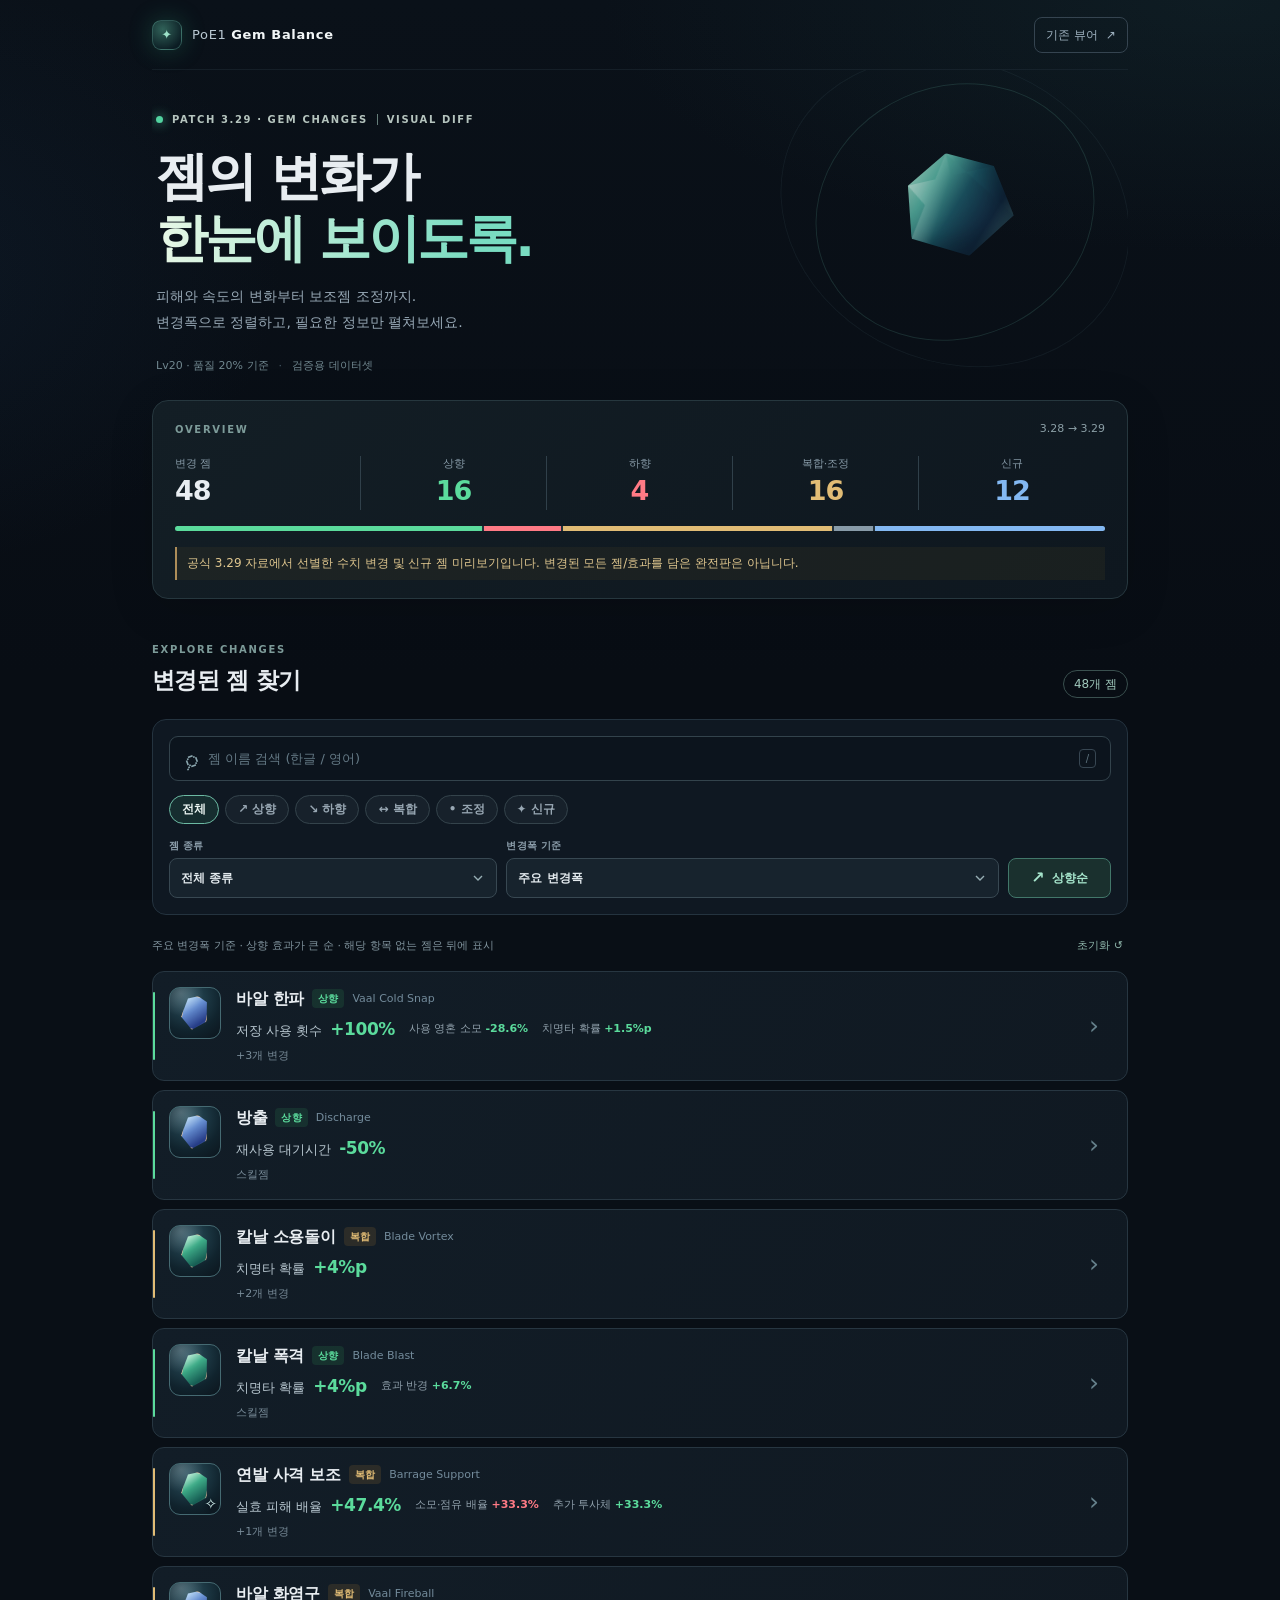
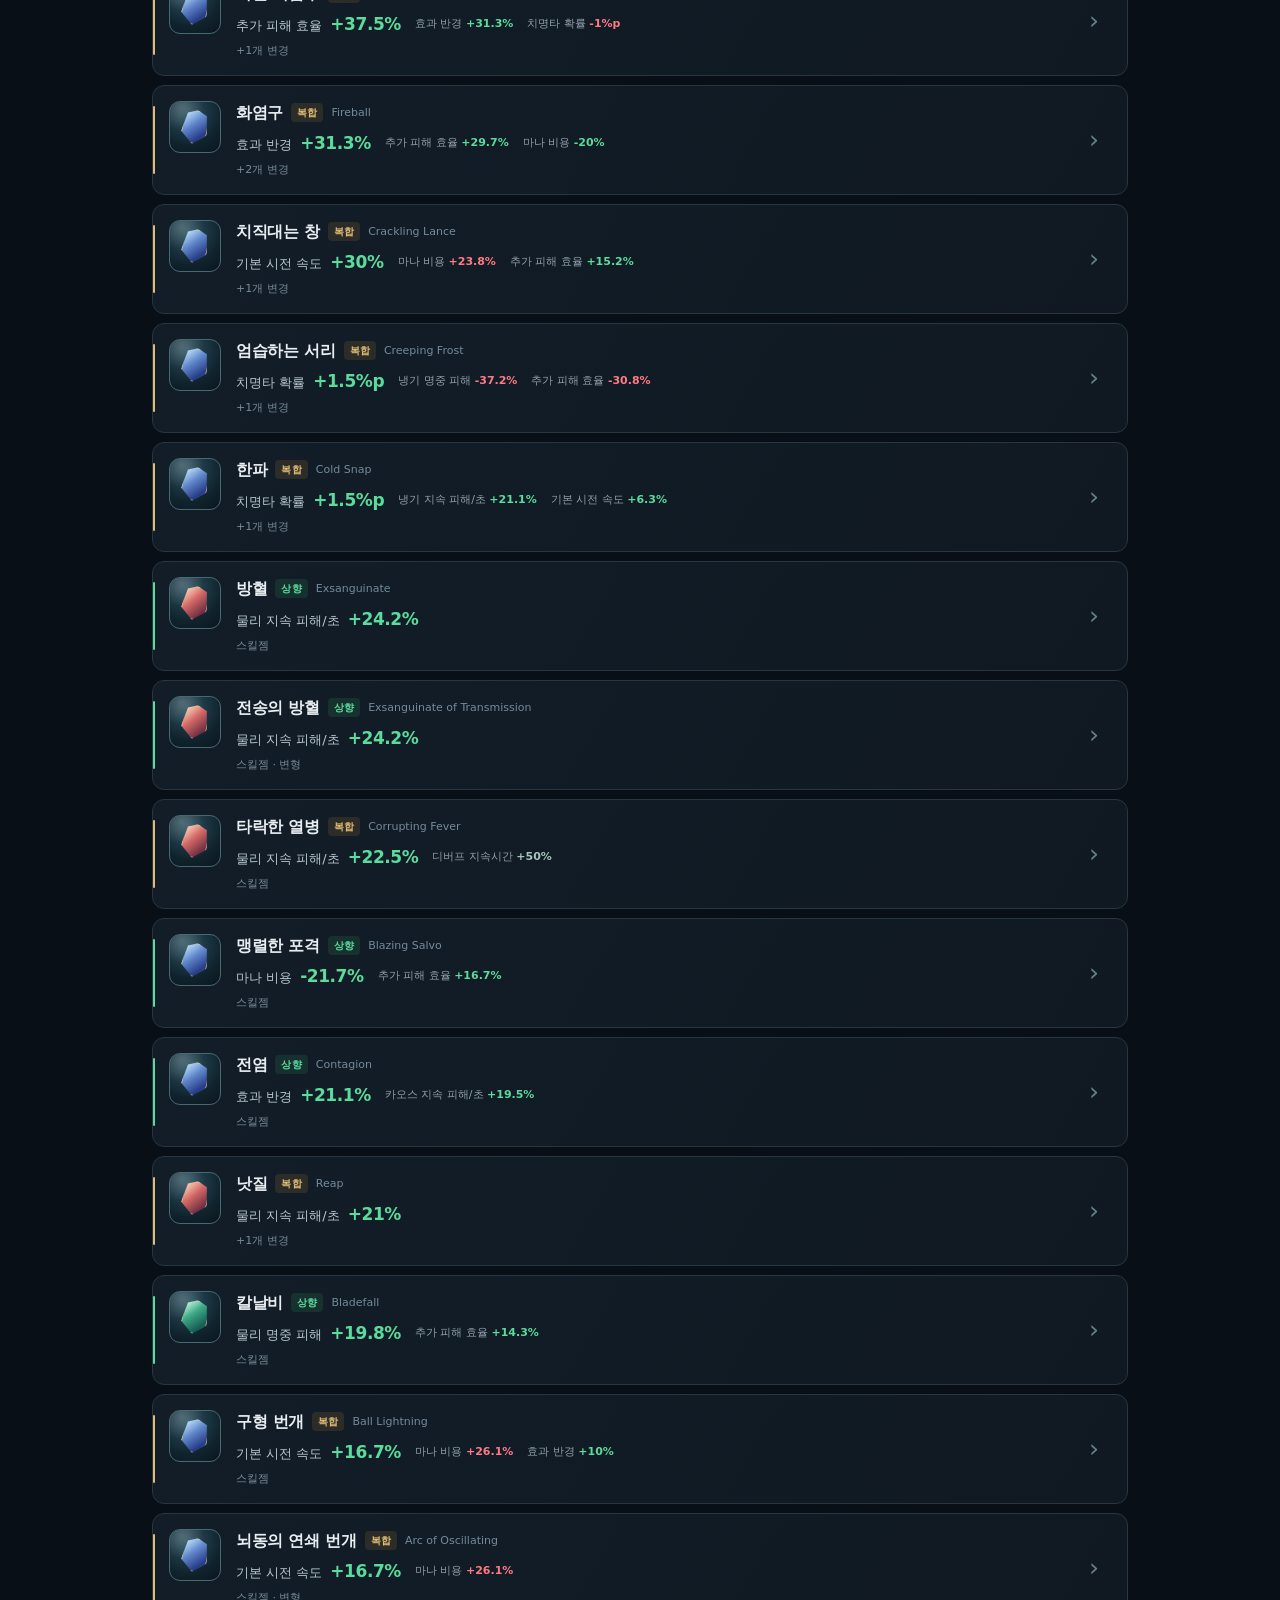
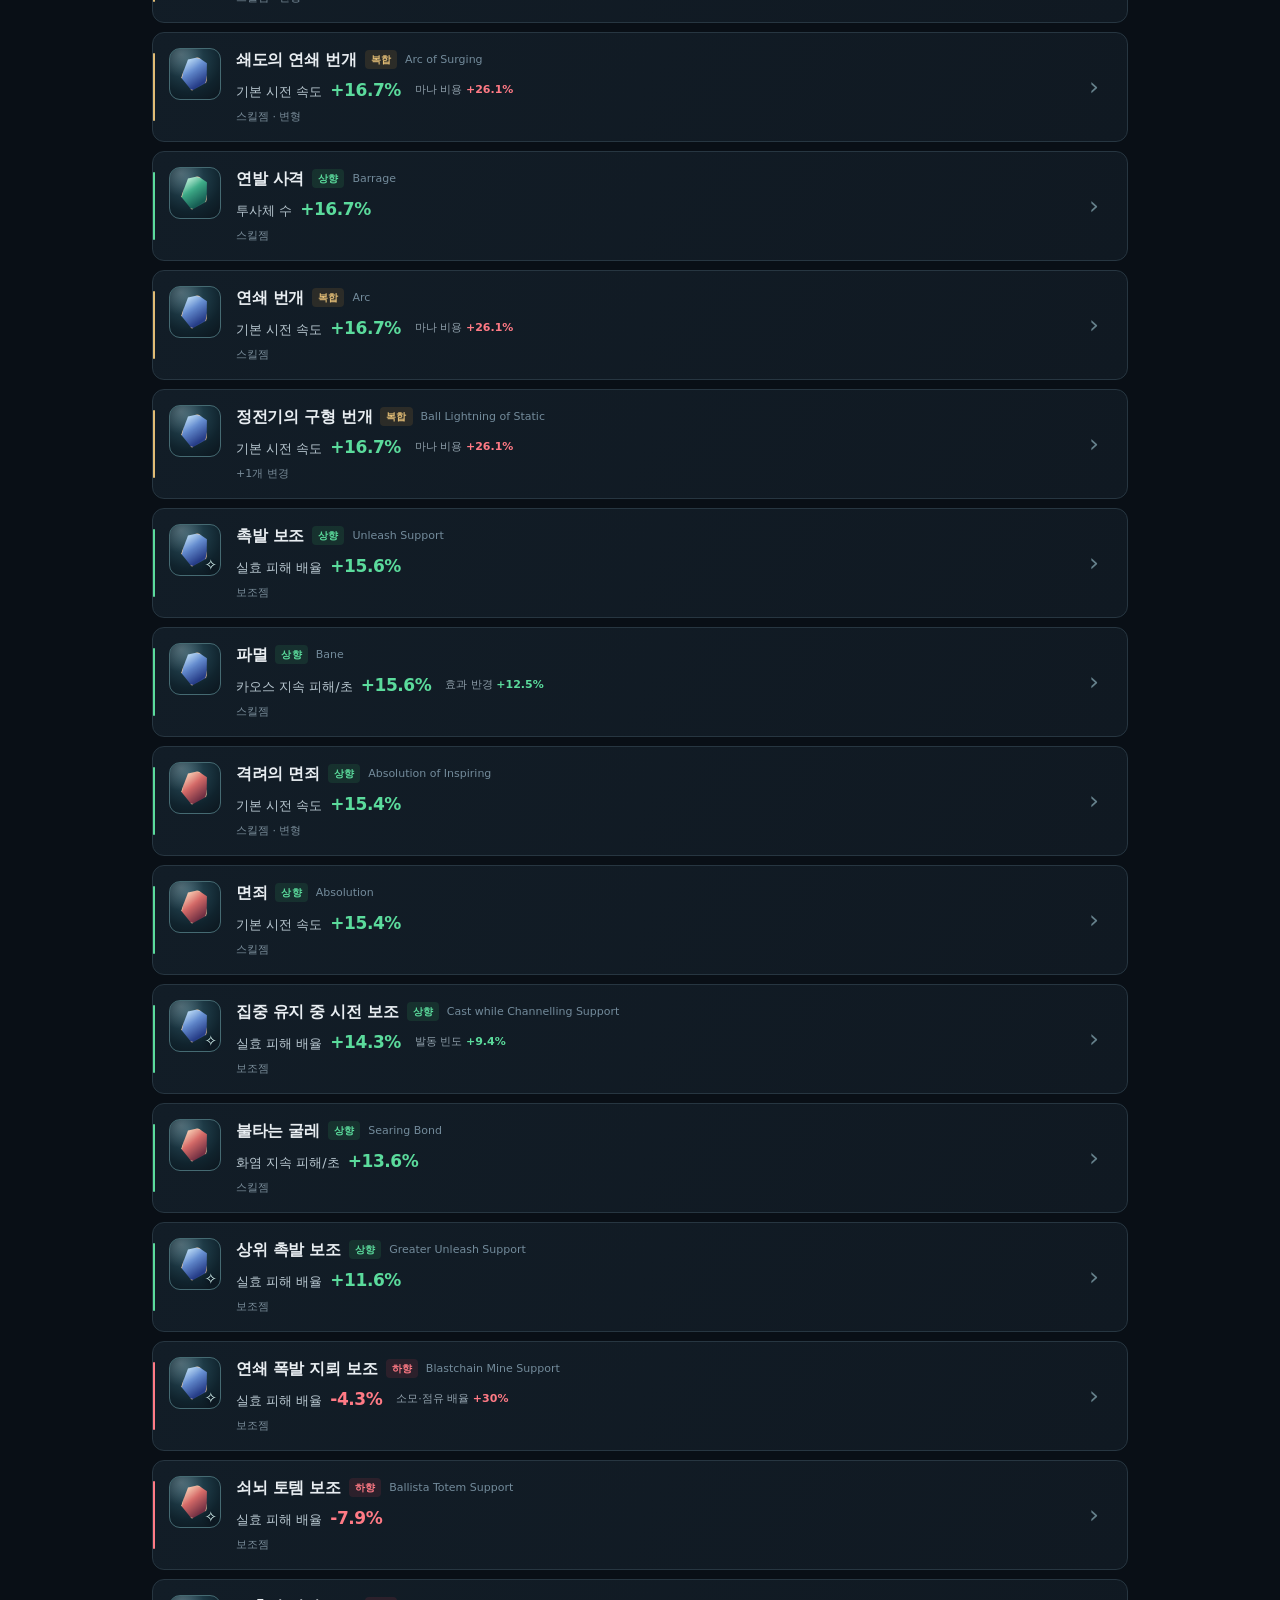
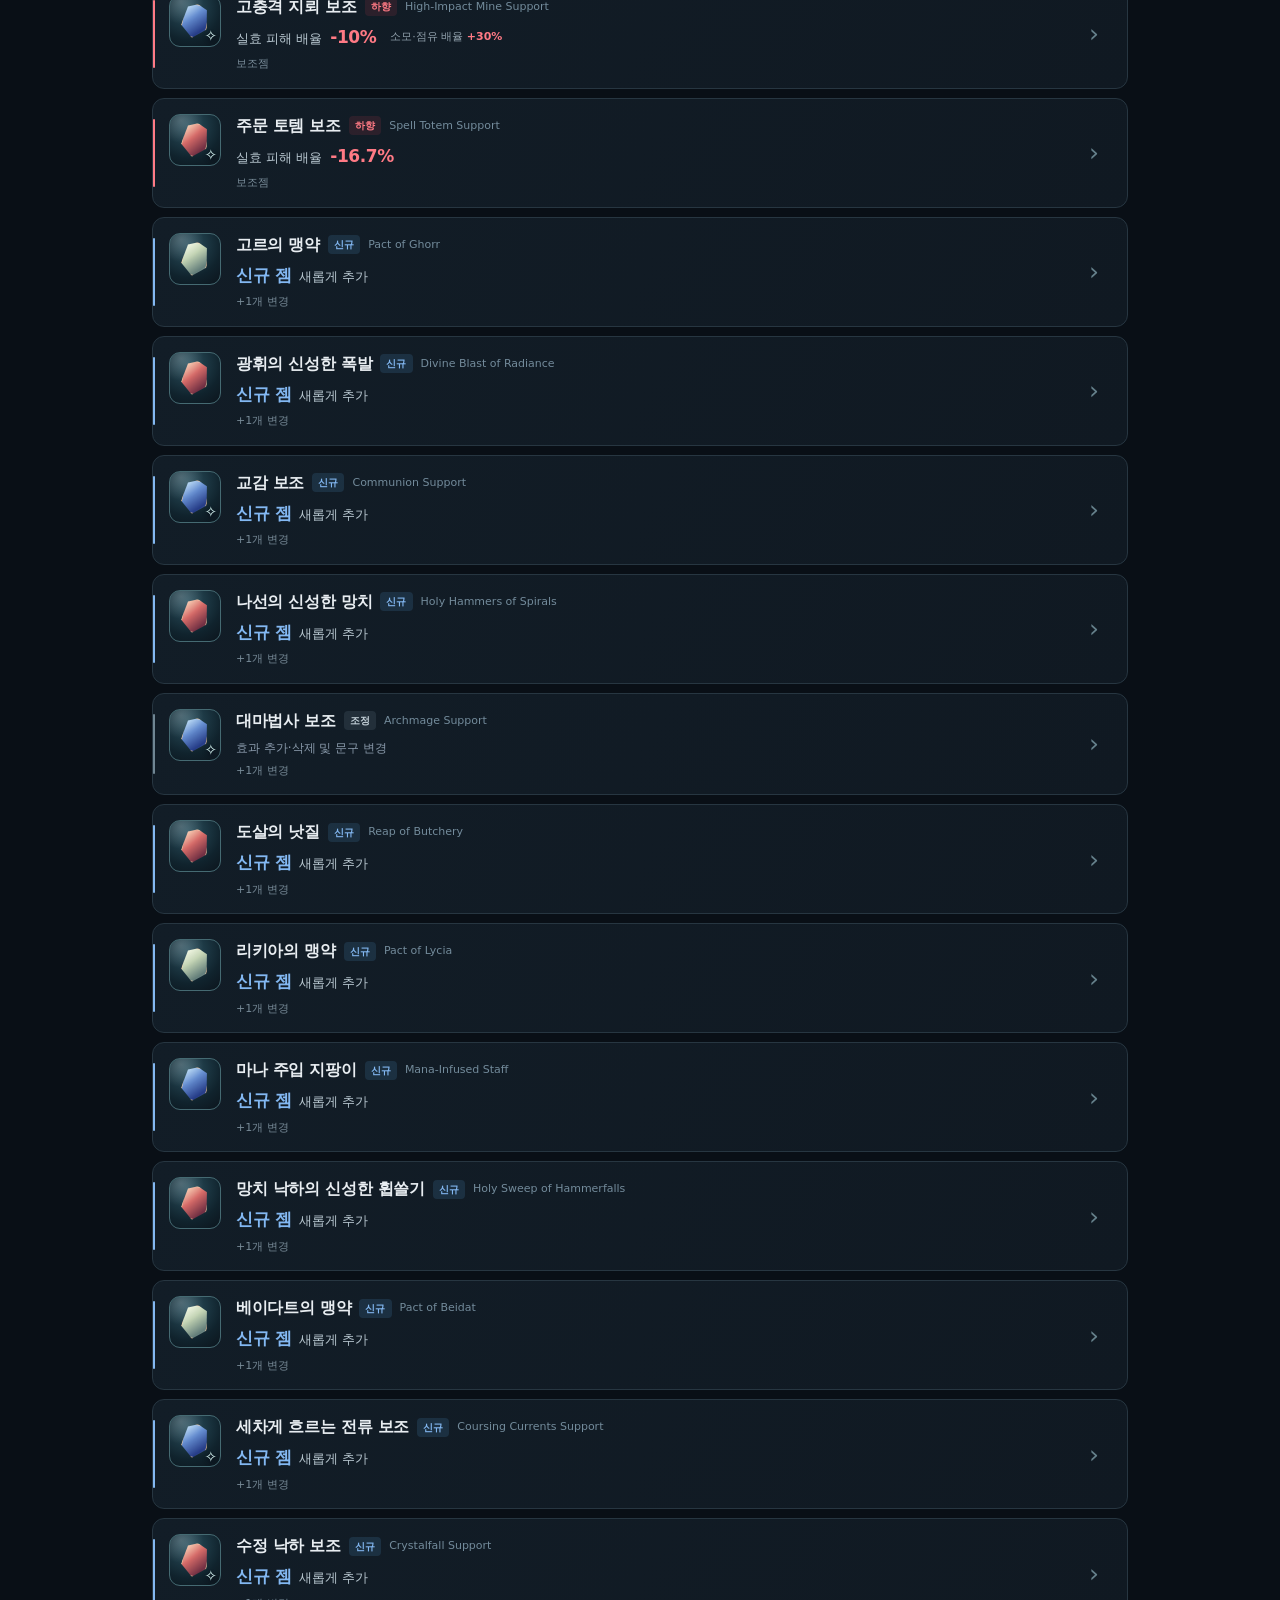
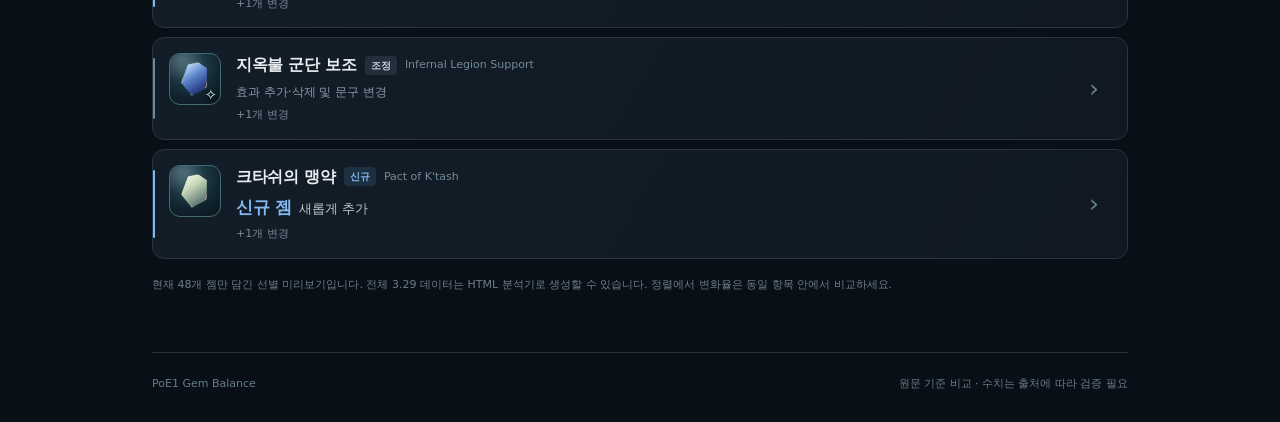
==== balance/index.html @ b141f9c4 "Add files via upload" ====
<!doctype html>
<html lang="ko">
<head>
  <meta charset="UTF-8">
  <meta name="viewport" content="width=device-width, initial-scale=1, viewport-fit=cover">
  <meta name="theme-color" content="#0b1018">
  <meta name="description" content="Path of Exile 1 젬 밸런스 변경을 수치로 비교하는 모바일 시각화 페이지">
  <title>PoE1 | 젬 밸런스 변화</title>
  <link rel="stylesheet" href="./style.css?v=1">
  <script src="./app.js?v=1" defer></script>
</head>
<body>
  <div class="ambient" aria-hidden="true"></div>
  <div class="shell">
    <header class="site-head">
      <a href="../index.html" class="site-brand" title="기존 스킬젬 뷰어로 이동">
        <span class="brand-mark" aria-hidden="true">✦</span>
        <span class="brand-text">PoE1 <b>Gem Balance</b></span>
      </a>
      <a class="viewer-link" href="../index.html"><span>기존 뷰어</span><span aria-hidden="true">↗</span></a>
    </header>

    <main>
      <section class="hero" aria-labelledby="hero-title">
        <div class="hero-inner">
          <div class="hero-eyebrow"><span class="live-dot"></span><span id="patch-overline">PATCH 3.29 · GEM CHANGES</span><span class="eyebrow-sep"></span><span>VISUAL DIFF</span></div>
          <h1 id="hero-title">젬의 변화가<br><em>한눈에 보이도록.</em></h1>
          <p class="hero-caption">피해와 속도의 변화부터 보조젬 조정까지.<br>변경폭으로 정렬하고, 필요한 정보만 펼쳐보세요.</p>
          <div class="hero-meta"><span id="basis-label">Lv20 · 퀄리티 20%</span><span class="meta-dot">·</span><span id="source-label">공식 데이터 기반</span></div>
        </div>
        <div class="hero-decoration" aria-hidden="true"><div class="hero-core"></div><div class="orbit orbit-one"></div><div class="orbit orbit-two"></div></div>
      </section>

      <section class="overview" aria-label="변경 요약">
        <div class="overview-head"><span class="section-kicker">OVERVIEW</span><span class="overview-sub" id="overall-note">불러오는 중...</span></div>
        <div class="summary-grid" id="summary-grid">
          <div class="summary-item"><span class="summary-label">변경 젬</span><strong>—</strong></div>
          <div class="summary-item"><span class="summary-label">상향</span><strong>—</strong></div>
          <div class="summary-item"><span class="summary-label">하향</span><strong>—</strong></div>
          <div class="summary-item"><span class="summary-label">조정</span><strong>—</strong></div>
        </div>
        <div class="distribution-track" id="distribution" aria-label="변경 유형별 비중"></div>
        <p class="notice" id="source-notice" hidden></p>
      </section>

      <section class="results-section" aria-labelledby="result-title">
        <div class="section-title-row"><div><span class="section-kicker">EXPLORE CHANGES</span><h2 id="result-title">변경된 젬 찾기</h2></div><span class="results-count" id="results-count">—</span></div>

        <div class="filter-panel">
          <label class="search-field"><span aria-hidden="true" class="search-icon">⌕</span><span class="sr-only">젬 이름 검색</span><input id="search" type="search" placeholder="젬 이름 검색 (한글 / 영어)" autocomplete="off" spellcheck="false"><span class="key-hint" aria-hidden="true">/</span></label>
          <div class="filter-row" id="verdict-filters" role="group" aria-label="변경 판정 필터">
            <button type="button" class="pill is-selected" data-verdict="all">전체</button>
            <button type="button" class="pill" data-verdict="buff">↗ 상향</button>
            <button type="button" class="pill" data-verdict="nerf">↘ 하향</button>
            <button type="button" class="pill" data-verdict="mixed">↔ 복합</button>
            <button type="button" class="pill" data-verdict="adjusted">• 조정</button>
            <button type="button" class="pill" data-verdict="new">✦ 신규</button>
          </div>
          <div class="control-row">
            <label class="field-box small-box"><span>젬 종류</span><select id="kind-select"><option value="all">전체 종류</option><option value="active">스킬젬</option><option value="support">보조젬</option><option value="transfigured">변형 젬</option><option value="vaal">바알 젬</option></select></label>
            <label class="field-box metric-box"><span>변경폭 기준</span><select id="metric-select"><option value="all">주요 변경폭</option><option value="damage">기본 피해량</option><option value="effectiveness">추가 피해 효율</option><option value="supportDamage">보조 피해 배율</option><option value="speed">시전·공격 속도</option><option value="cooldown">재사용 대기시간</option><option value="cost">소모 비용·배율</option><option value="crit">치명타 확률</option><option value="radius">효과 반경</option><option value="duration">지속시간</option><option value="projectiles">투사체 수</option><option value="count">변경 항목 수</option></select></label>
            <button id="sort-dir" class="sort-btn" type="button" aria-label="정렬 방향 변경"><span class="sort-icon">↓</span><span id="sort-dir-text">상향순</span></button>
          </div>
        </div>

        <div class="list-toolbar"><div class="toolbar-caption" id="list-description">선택한 정렬 기준으로 주요 변경 수치가 강조됩니다.</div><button class="reset-btn" id="reset-filters" type="button">초기화 ↺</button></div>
        <div class="gem-list" id="gem-list" aria-live="polite"><div class="loading">변경 데이터를 읽고 있습니다...</div></div>
        <div class="list-footnote" id="list-footnote"></div>
      </section>
    </main>

    <footer class="footer"><span>PoE1 Gem Balance</span><span>원문 기준 비교 · 수치는 출처에 따라 검증 필요</span></footer>
  </div>

  <div id="modal" class="modal-root" aria-hidden="true">
    <div class="modal-backdrop" data-close="true"></div>
    <section class="modal-sheet" role="dialog" aria-modal="true" aria-labelledby="modal-title" tabindex="-1">
      <div class="modal-handle" aria-hidden="true"></div>
      <div class="modal-top"><div class="modal-id" id="modal-id"></div><button class="modal-close" type="button" id="modal-close" aria-label="상세 닫기">×</button></div>
      <div class="modal-scroll" id="modal-body"></div>
      <div class="modal-bottom"><span id="modal-basis">Lv20 · Q20</span><a id="modal-source" target="_blank" rel="noopener noreferrer" href="https://www.pathofexile.com/forum/view-thread/3987254">공식 원문 ↗</a></div>
    </section>
  </div>
</body>
</html>
---- balance/style.css ----
:root{color-scheme:dark;--bg:#090f16;--surface:#101922;--surface2:#151f29;--surface3:#1b2630;--line:#26333e;--softline:#1e2a34;--text:#e8edf1;--muted:#9aa8b4;--dim:#6e7f8c;--green:#5bdb9c;--red:#ff7a85;--amber:#e1bc75;--blue:#83b8f2;--gem-red:#e56b65;--gem-green:#55bc8e;--gem-blue:#6d9fdc;--maxw:1020px;font-family:Inter,-apple-system,BlinkMacSystemFont,"Noto Sans KR","Malgun Gothic",system-ui,sans-serif;line-height:1.5}*{box-sizing:border-box}html{scroll-behavior:smooth}body{background:var(--bg);color:var(--text);min-height:100vh;margin:0;overflow-x:hidden}button,input,select{font:inherit}button{cursor:pointer}a{color:inherit;text-decoration:none}button:focus-visible,input:focus-visible,select:focus-visible,a:focus-visible{outline:2px solid var(--blue);outline-offset:3px}.sr-only{position:absolute;width:1px;height:1px;overflow:hidden;clip:rect(0,0,0,0);white-space:nowrap}.ambient{pointer-events:none;position:fixed;inset:0;z-index:-1;background:radial-gradient(60% 35% at 95% 0%,#19363a4d 0,transparent 80%),radial-gradient(40% 42% at -10% 30%,#18304b40 0,transparent 80%),linear-gradient(180deg,#0a1119 0%,#080d14 75%)}.shell{width:min(var(--maxw),100%);padding:0 22px;margin:0 auto}.site-head{height:70px;display:flex;align-items:center;justify-content:space-between;border-bottom:1px solid #23303a77}.site-brand{display:flex;align-items:center;gap:10px;font-size:13px;letter-spacing:.05em;color:#b9c8d2}.brand-text b{color:#f2f6f7;font-weight:680}.brand-mark{width:30px;height:30px;display:grid;place-items:center;border:1px solid #7dd8c04d;border-radius:9px;color:#9de1c8;background:radial-gradient(circle at 35% 30%,#306158,#0b1c23 80%);box-shadow:0 0 23px #2a9a7750}.viewer-link{font-size:12px;color:#9fb2c0;border:1px solid #354450;padding:8px 11px;border-radius:8px;display:flex;align-items:center;gap:8px}.viewer-link:hover{border-color:#719e9e;color:#e7f6f4}.hero{position:relative;display:flex;min-height:290px;padding:42px 18px 26px 4px;overflow:hidden}.hero-inner{z-index:1;position:relative}.hero-eyebrow{display:flex;align-items:center;gap:9px;color:#b5c4be;font-weight:650;letter-spacing:.16em;font-size:10px}.live-dot{width:7px;height:7px;border-radius:50%;background:#52d3a0;box-shadow:0 0 12px #57d4a8}.eyebrow-sep{height:11px;border-left:1px solid #657d79}.hero h1{margin:18px 0 14px;font-weight:780;letter-spacing:-.055em;font-size:clamp(30px,5.4vw,52px);line-height:1.2}.hero h1 em{font-style:normal;background:linear-gradient(90deg,#e8f7e6,#79dcc1 85%);background-clip:text;-webkit-background-clip:text;color:transparent}.hero-caption{color:#98a9b6;font-size:14px;line-height:1.85;margin:0}.hero-meta{display:flex;gap:10px;align-items:center;color:#718890;font-size:11px;margin-top:22px}.meta-dot{color:#465a66}.hero-decoration{position:absolute;top:-8px;right:18px;width:310px;height:300px;opacity:.86;pointer-events:none}.hero-core{position:absolute;left:105px;top:90px;width:105px;height:105px;transform:rotate(-13deg);clip-path:polygon(50% 0,92% 22%,100% 72%,50% 100%,0% 72%,8% 22%);background:linear-gradient(135deg,#d4f7e1 0,#55b2a2 28%,#1d5a69 50%,#142b46 74%,#7cb6a9 100%);box-shadow:inset -12px -18px 25px #06152090;filter:drop-shadow(0 0 45px #459b9d66)}.hero-core:after{content:"";position:absolute;inset:0;clip-path:polygon(50% 0,50% 100%,8% 22%,92% 22%,50% 0,100% 72%,50% 100%,0% 72%);background:linear-gradient(120deg,#edfff8a9,transparent 40%,#122b3e70)}.orbit{position:absolute;border:1px solid #81dfca2a;border-radius:50%;transform:rotate(-24deg)}.orbit-one{inset:24px 13px}.orbit-two{inset:0px -24px;transform:rotate(24deg);border-color:#7ea4b318}.overview{border:1px solid #26373e;background:linear-gradient(140deg,#131e25,#0e171f);border-radius:16px;padding:20px 22px 18px;position:relative;box-shadow:0 10px 45px #0002}.overview-head{display:flex;align-items:center;justify-content:space-between;gap:10px}.section-kicker{font-size:10px;color:#7d9b99;letter-spacing:.17em;font-weight:800}.overview-sub{font-size:11px;color:#8b9fa6}.summary-grid{display:grid;grid-template-columns:repeat(5,minmax(0,1fr));margin:18px 0 16px}.summary-item{border-right:1px solid #30404a;display:flex;flex-direction:column;gap:1px;align-items:center}.summary-item:first-child{align-items:flex-start}.summary-item:last-child{border-right:none}.summary-label{font-size:11px;color:#8699a6}.summary-item strong{font-size:27px;line-height:1.35;letter-spacing:-.035em}.summary-item.buff strong{color:var(--green)}.summary-item.nerf strong{color:var(--red)}.summary-item.mixed strong{color:var(--amber)}.distribution-track{height:5px;border-radius:5px;display:flex;overflow:hidden;background:#24333d;gap:2px}.distribution-track span{height:100%;min-width:0}.distribution-track .buff{background:var(--green)}.distribution-track .nerf{background:var(--red)}.distribution-track .mixed{background:var(--amber)}.distribution-track .adjusted{background:#889ba8}.distribution-track .new{background:var(--blue)}.notice{color:#e0c78f;border-left:2px solid #ad8d59;padding:7px 10px;margin:16px 0 0;background:#b68f2610;font-size:12px;line-height:1.65}.results-section{padding:37px 0 40px}.section-title-row{display:flex;align-items:end;justify-content:space-between;margin-bottom:21px}.section-title-row h2{font-size:23px;letter-spacing:-.03em;margin:3px 0 0}.results-count{border:1px solid #3a504f;padding:4px 10px;border-radius:100px;font-size:12px;color:#a0c9bc}.filter-panel{border:1px solid #24333f;background:#0f1822;border-radius:14px;padding:16px;display:flex;flex-direction:column;gap:14px}.search-field{border:1px solid #33434c;background:#0c141d;border-radius:9px;display:flex;align-items:center;gap:9px;padding:0 14px;min-height:45px}.search-field:focus-within{border-color:#65c2a7;box-shadow:0 0 0 2px #4ea78e22}.search-icon{font-size:26px;font-weight:400;color:#8ba6ae;line-height:1;transform:rotate(-20deg)}.search-field input{flex:1;min-width:0;border:0;outline:0;background:transparent;color:#e2edf1;font-size:13px;appearance:none}.search-field input::placeholder{color:#647985}.key-hint{font-size:10px;color:#617681;border:1px solid #374652;border-radius:4px;padding:1px 6px}.filter-row{display:flex;gap:6px;flex-wrap:wrap}.pill{border:1px solid #34434b;background:#17212b;color:#98a7b3;border-radius:20px;padding:6px 12px;font-weight:600;font-size:12px;line-height:1.3;transition:background .15s,border .15s}.pill:hover{color:#e5eef2;background:#26323c}.pill.is-selected{color:#eaf4f1;border-color:#6cbaa3;background:#2a645348}.pill[data-verdict="buff"].is-selected{border-color:#58c98c;background:#25634442;color:var(--green)}.pill[data-verdict="nerf"].is-selected{border-color:#da707a;background:#712b3344;color:var(--red)}.pill[data-verdict="mixed"].is-selected{border-color:#cbaa72;background:#6c552f44;color:var(--amber)}.pill[data-verdict="new"].is-selected{border-color:#7dabd8;background:#244b7444;color:var(--blue)}.control-row{display:grid;grid-template-columns:minmax(145px,1fr) minmax(200px,1.5fr) 103px;align-items:end;gap:9px}.field-box{display:flex;flex-direction:column;gap:5px;min-width:0}.field-box>span{font-size:10px;font-weight:650;color:#8c9eab;letter-spacing:.02em}.field-box select{width:100%;min-width:0;appearance:none;background:#17232d url("data:image/svg+xml,%3Csvg xmlns='http://www.w3.org/2000/svg' width='16' height='16' fill='none' stroke='%2397aeb4' stroke-width='2' viewBox='0 0 24 24'%3E%3Cpath d='m6 9 6 6 6-6'/%3E%3C/svg%3E") no-repeat right 10px center;border:1px solid #384852;border-radius:8px;padding:9px 31px 9px 11px;color:#e2e9ed;font-weight:600;font-size:12px;height:40px}.sort-btn{background:#1a302e;border:1px solid #42776a;color:#a6e5cc;font-weight:700;display:flex;align-items:center;justify-content:center;gap:7px;height:40px;padding:0 8px;border-radius:8px;font-size:12px;white-space:nowrap}.sort-btn[data-dir="nerf"]{border-color:#794b53;background:#312126;color:#f3a0a7}.sort-icon{font-size:16px}.list-toolbar{display:flex;align-items:center;justify-content:space-between;gap:12px;margin:18px 0 11px}.toolbar-caption{font-size:11px;color:#81949e}.reset-btn{background:none;border:0;font-size:11px;color:#90b8ac;white-space:nowrap;padding:5px}.reset-btn:hover{text-decoration:underline}.gem-list{display:flex;flex-direction:column;gap:9px}.gem-card{width:100%;display:grid;grid-template-columns:52px minmax(0,1fr) 22px;gap:15px;text-align:left;background:linear-gradient(120deg,#121d27 0,#101922 100%);border:1px solid #273641;border-radius:12px;padding:15px 16px;color:inherit;position:relative;transition:border-color .15s,transform .15s,background .15s}.gem-card:hover{border-color:#588578;transform:translateY(-1px);background:linear-gradient(120deg,#1b2a32 0,#131f29 100%)}.gem-card:focus-visible{outline-offset:2px}.gem-card:before{content:"";position:absolute;left:0;top:20px;bottom:20px;width:2px;border-radius:2px;background:#708693}.gem-card.verdict-buff:before{background:var(--green)}.gem-card.verdict-nerf:before{background:var(--red)}.gem-card.verdict-mixed:before{background:var(--amber)}.gem-card.verdict-new:before{background:var(--blue)}.gem-card-inner{display:flex;flex-direction:column;gap:6px;min-width:0}.gem-header{display:flex;gap:8px;align-items:center;flex-wrap:wrap}.gem-name{font-weight:730;font-size:16px;letter-spacing:-.018em}.gem-en{font-weight:450;color:#738b9b;font-size:11px}.gem-variant{font-size:10px;color:#8c9ca9}.status{font-size:10px;font-weight:750;border-radius:4px;letter-spacing:.015em;padding:2px 6px;white-space:nowrap}.status.buff{color:var(--green);background:#266a4845}.status.nerf{color:var(--red);background:#742d3b45}.status.mixed{color:var(--amber);background:#67502d50}.status.adjusted{color:#c4d1d9;background:#54677344}.status.new{color:var(--blue);background:#37688d45}.gem-highlights{display:flex;flex-wrap:wrap;gap:5px 14px;align-items:center}.metric-main{display:flex;gap:8px;align-items:baseline;flex-wrap:wrap;font-size:13px}.metric-name{color:#b7c6cf}.metric-change{font-weight:820;font-size:17px;letter-spacing:-.025em}.positive{color:var(--green)}.negative{color:var(--red)}.neutral{color:#d1bf96}.newcolor{color:var(--blue)}.metric-secondary{display:inline-block;font-size:11px;color:#8f9faa;white-space:normal}.metric-secondary b{font-weight:700;color:#a7c4ba}.metric-secondary.positive b{color:var(--green)}.metric-secondary.negative b{color:var(--red)}.metric-empty{font-size:12px;color:#8a9aab}.gem-note{font-size:11px;color:#788b98}.card-arrow{align-self:center;color:#65808b;font-size:25px;font-weight:200}.gem-card:hover .card-arrow{color:#96bda9}.gem-icon{width:52px;height:52px;border:1px solid #456a72;border-radius:11px;position:relative;display:grid;place-items:center;overflow:hidden;flex-shrink:0;background:radial-gradient(circle at 36% 21%,#2b515f,#10232d 65%,#0c151d)}.gem-icon:after{content:"";position:absolute;inset:0;background:radial-gradient(circle at 22% 11%,#fff3,transparent 38%);pointer-events:none}.gem-facet{width:26px;height:34px;clip-path:polygon(50% 0,87% 12%,100% 68%,50% 100%,0% 68%,13% 12%);background:linear-gradient(130deg,#fbd6bd,#ad555f 41%,#52283d 76%,#cf6f65);filter:drop-shadow(0 2px 5px #0009);border:1px solid #ffd4ab;transform:rotate(11deg)}.gem-icon.c-r .gem-facet{background:linear-gradient(130deg,#ffe0bb,#d66b68 40%,#6e2e42 82%,#ef9884)}.gem-icon.c-g .gem-facet{background:linear-gradient(135deg,#d8ffe8,#3eac88 38%,#155b52 80%,#7dd7b0)}.gem-icon.c-b .gem-facet{background:linear-gradient(135deg,#c8ebff,#658dd0 38%,#243a85 80%,#8cc1f4)}.gem-icon.c-w .gem-facet{background:linear-gradient(135deg,#fbffec,#c2d3b3 38%,#617c79 80%,#dbe8dd)}.gem-icon img{position:absolute;inset:0;width:100%;height:100%;object-fit:contain;z-index:2;background:#14232d}.gem-icon.is-support:before{content:"✧";z-index:3;position:absolute;bottom:-2px;right:3px;font-size:15px;color:#d7f6f2;text-shadow:0 2px 4px #001}.loading,.empty{border:1px dashed #344551;border-radius:12px;padding:60px 20px;text-align:center;color:#8b9da7;font-size:13px}.empty b{display:block;color:#c6d2db;margin-bottom:7px;font-size:15px}.list-footnote{font-size:11px;color:#6c7e89;line-height:1.7;margin:17px 0}.footer{display:flex;justify-content:space-between;gap:10px;padding:23px 0 30px;border-top:1px solid #25343d;font-size:11px;color:#667c8a}
/* Modal */
.modal-root{position:fixed;inset:0;z-index:50;display:none}.modal-root.is-open{display:block}.modal-backdrop{position:absolute;inset:0;background:#02080acc;backdrop-filter:blur(5px)}.modal-sheet{position:absolute;left:50%;top:50%;transform:translate(-50%,-50%);width:min(650px,calc(100vw - 30px));height:min(86vh,760px);display:flex;flex-direction:column;overflow:hidden;border:1px solid #486058;background:#111c26;box-shadow:0 20px 100px #000a;border-radius:17px}.modal-handle{display:none}.modal-top{padding:14px 19px 0;display:flex;align-items:center;justify-content:space-between;flex-shrink:0}.modal-id{font-size:10px;letter-spacing:.13em;color:#82ada3;font-weight:750}.modal-close{width:34px;height:34px;border-radius:9px;border:1px solid #35434d;background:#1a2934;color:#b9c9d1;font-size:25px;line-height:1}.modal-close:hover{background:#2a3942}.modal-scroll{padding:5px 22px 26px;overflow-y:auto;overscroll-behavior:contain;flex:1;min-height:0}.modal-header{display:flex;gap:15px;align-items:center;padding:10px 0 20px}.modal-header .gem-icon{width:64px;height:64px}.modal-header .gem-facet{width:33px;height:42px}.modal-header-main{min-width:0}.modal-header-main h2{font-size:24px;line-height:1.25;letter-spacing:-.03em;margin:0 0 4px}.modal-header-main .english{font-size:12px;color:#91a4b0}.modal-header-tags{display:flex;gap:6px;margin-top:8px;align-items:center}.modal-lead{border:1px solid #304a46;background:radial-gradient(circle at 95% 10%,#2a5e4e22,transparent 55%),#152721;padding:13px 15px;border-radius:10px;margin-bottom:22px;font-size:12px;color:#c5d4cd;line-height:1.8}.modal-lead strong{color:#a6e4c8}.modal-section{margin-top:23px}.modal-section-title{font-size:11px;letter-spacing:.06em;text-transform:uppercase;color:#9cb1bd;font-weight:750;margin:0 0 11px;display:flex;align-items:center;gap:9px}.modal-section-title:after{content:"";height:1px;flex:1;background:#30404b}.change-row{border:1px solid #2b3942;border-radius:9px;padding:13px 14px;margin:7px 0;background:#131f29}.change-heading{display:flex;align-items:center;justify-content:space-between;gap:10px;margin-bottom:7px}.change-name{font-size:12px;font-weight:700;color:#c2d2d9}.change-impact{font-size:12px;font-weight:750;white-space:nowrap}.change-values{display:flex;align-items:center;gap:12px;font-variant-numeric:tabular-nums}.change-old{font-size:13px;color:#8b9ca7;text-decoration:line-through;text-decoration-color:#63758488;white-space:nowrap}.change-arr{color:#64857d}.change-new{font-size:15px;font-weight:750;color:#e9f2f2;overflow-wrap:anywhere}.compare-bars{display:flex;flex-direction:column;gap:4px;margin-top:11px}.compare-bars .track{height:3px;border-radius:8px;overflow:hidden;background:#263842}.compare-bars .fill{height:100%;display:block;border-radius:8px;background:#778b99}.compare-bars .after .fill{background:#6aabac}.change-comment{font-size:10px;color:#8599a4;margin-top:8px}.qualitative{display:flex;align-items:start;gap:10px;border:1px solid #2e3d49;border-radius:9px;padding:12px 13px;margin:7px 0;background:#17212b}.qualitative .sign{font-size:17px;line-height:1;color:#95aec3}.qualitative.added .sign{color:var(--green)}.qualitative.removed .sign{color:var(--red)}.qualitative .kind{font-size:10px;font-weight:750;color:#92a7b3;margin-bottom:3px}.qualitative .desc{font-size:12px;color:#ccd8e0;line-height:1.6}.modal-bottom{display:flex;align-items:center;justify-content:space-between;gap:10px;border-top:1px solid #31434b;padding:14px 22px;background:#14212b;font-size:11px;color:#879da7;flex-shrink:0}.modal-bottom a{color:#9be4c6;font-weight:750}.modal-bottom a:hover{text-decoration:underline}body.modal-active{overflow:hidden}
@media(max-width:700px){.shell{padding:0 13px}.site-head{height:58px}.hero{padding:33px 3px 24px;min-height:265px}.hero h1{font-size:clamp(32px,9vw,43px);margin:16px 0}.hero-caption{font-size:13px}.hero-decoration{width:220px;height:240px;right:-80px;top:15px;opacity:.25}.hero-core{left:78px;top:80px}.overview{padding:17px 16px}.summary-item strong{font-size:24px}.results-section{padding-top:33px}.section-title-row h2{font-size:21px}.filter-panel{padding:12px;gap:13px}.control-row{grid-template-columns:minmax(0,.84fr) minmax(0,1.16fr) 88px;gap:5px}.field-box select{font-size:11px;padding-left:8px;padding-right:21px;background-position:right 5px center}.sort-btn{padding:0 5px;gap:3px;font-size:11px}.gem-card{grid-template-columns:43px minmax(0,1fr) 11px;gap:10px;padding:13px 11px}.gem-icon{width:43px;height:43px;border-radius:9px}.gem-facet{width:22px;height:28px}.gem-name{font-size:14px}.gem-en{font-size:10px}.gem-header{gap:4px 7px}.metric-main{gap:6px}.metric-change{font-size:16px}.metric-name{font-size:12px}.card-arrow{font-size:17px}.toolbar-caption{max-width:80%;line-height:1.5}.modal-sheet{left:0;top:auto;bottom:0;transform:none;width:100%;height:min(88dvh,850px);border-radius:20px 20px 0 0;border-bottom:0}.modal-handle{display:block;width:36px;height:4px;border-radius:8px;background:#627981;margin:10px auto 0;flex-shrink:0}.modal-top{padding:3px 15px 0}.modal-scroll{padding:3px 15px 22px}.modal-bottom{padding:12px 15px calc(12px + env(safe-area-inset-bottom,0px))}.modal-header{padding:8px 0 17px}.modal-header-main h2{font-size:21px}}
@media(max-width:365px){.control-row{grid-template-columns:1fr 1.25fr}.sort-btn{grid-column:1/-1;height:34px}.filter-row{gap:5px}.pill{padding:5px 9px;font-size:11px}.hero-caption{max-width:265px}.overview-sub{font-size:10px}}
@media(prefers-reduced-motion:reduce){*,*:before,*:after{scroll-behavior:auto!important;transition:none!important}}

@media(max-width:700px){.hero{min-height:210px;padding-top:22px;padding-bottom:13px}.hero h1{margin:11px 0;font-size:clamp(30px,8.6vw,40px)}.hero-meta{margin-top:13px}.hero-decoration{top:-9px}.overview{padding:12px 14px}.summary-grid{margin:9px 0 11px}.notice{margin-top:11px;padding:6px 9px}.results-section{padding-top:23px}.section-title-row{margin-bottom:12px}.filter-panel{gap:9px}.search-field{min-height:41px}.list-toolbar{margin:11px 0 8px}}

.summary-item.new strong{color:var(--blue)}
@media(max-width:700px){.summary-item strong{font-size:23px}.summary-label{font-size:10px}.summary-item:first-child{align-items:center}}
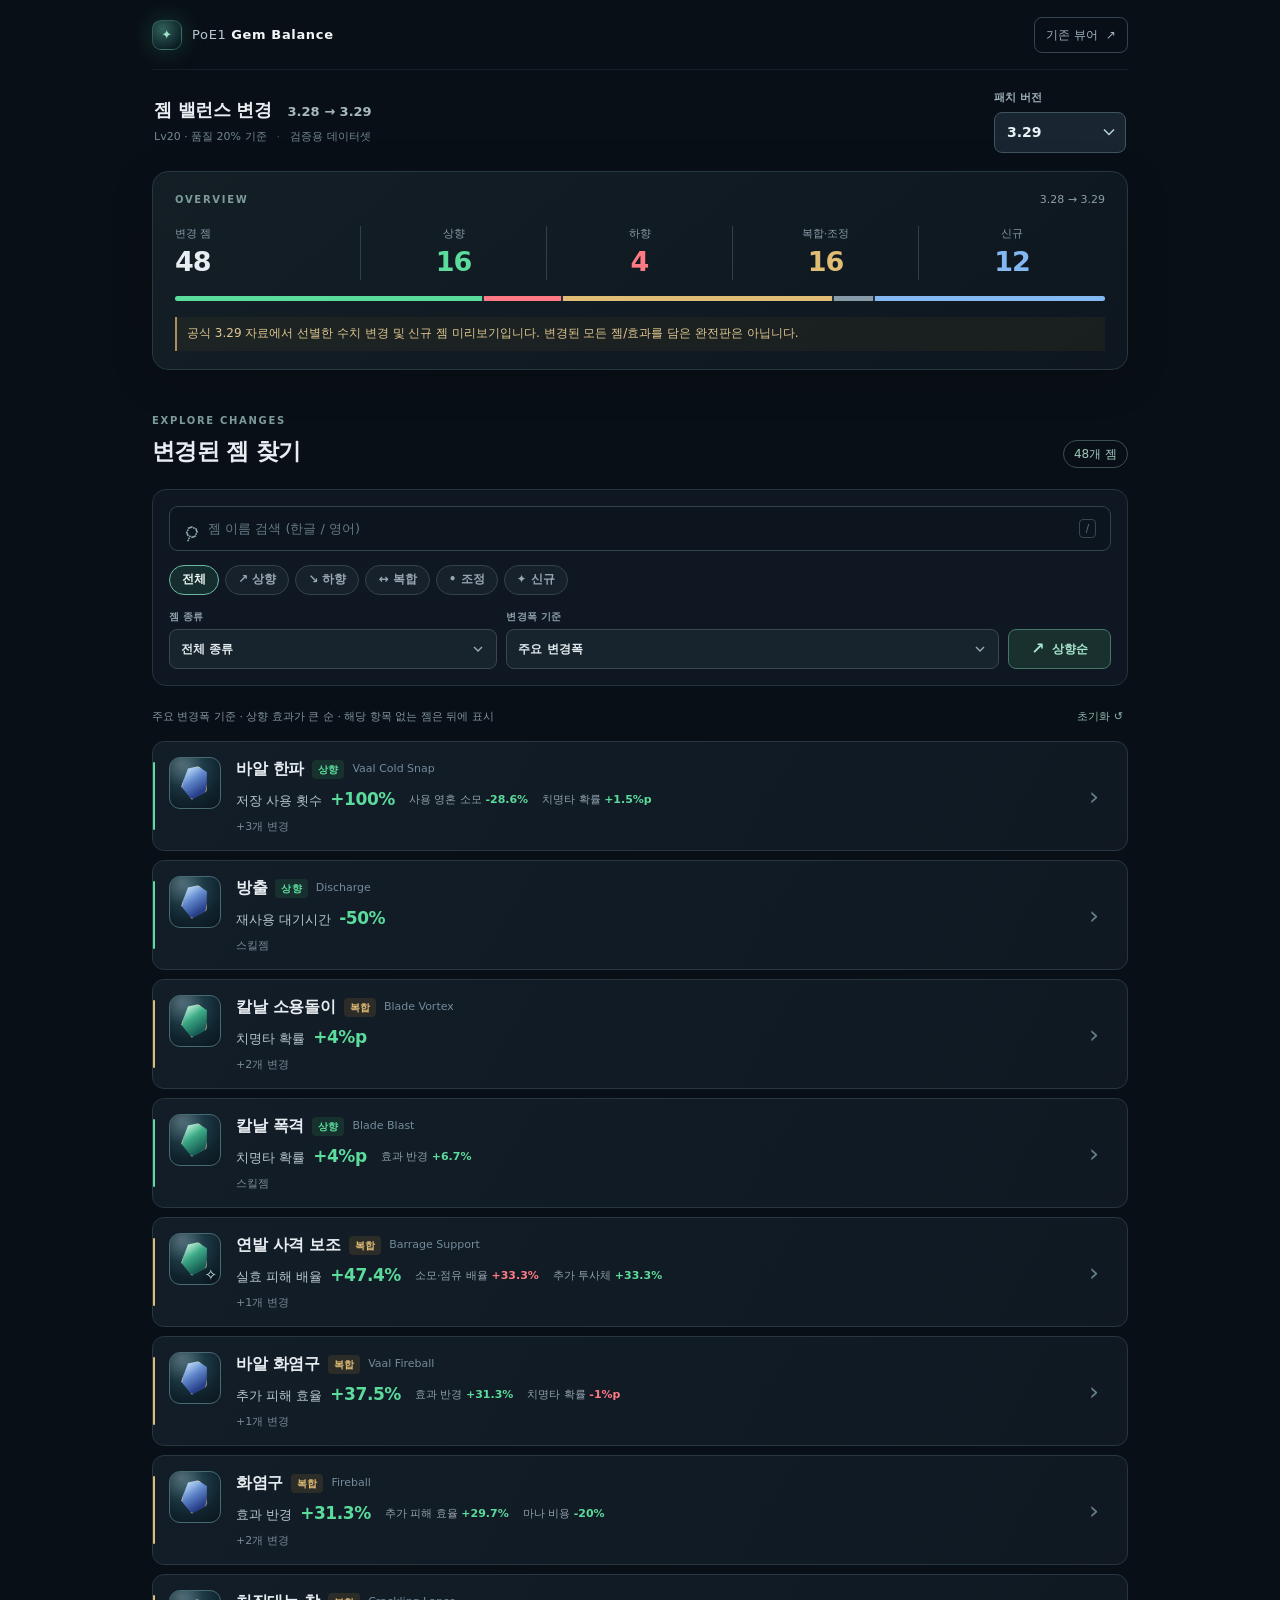
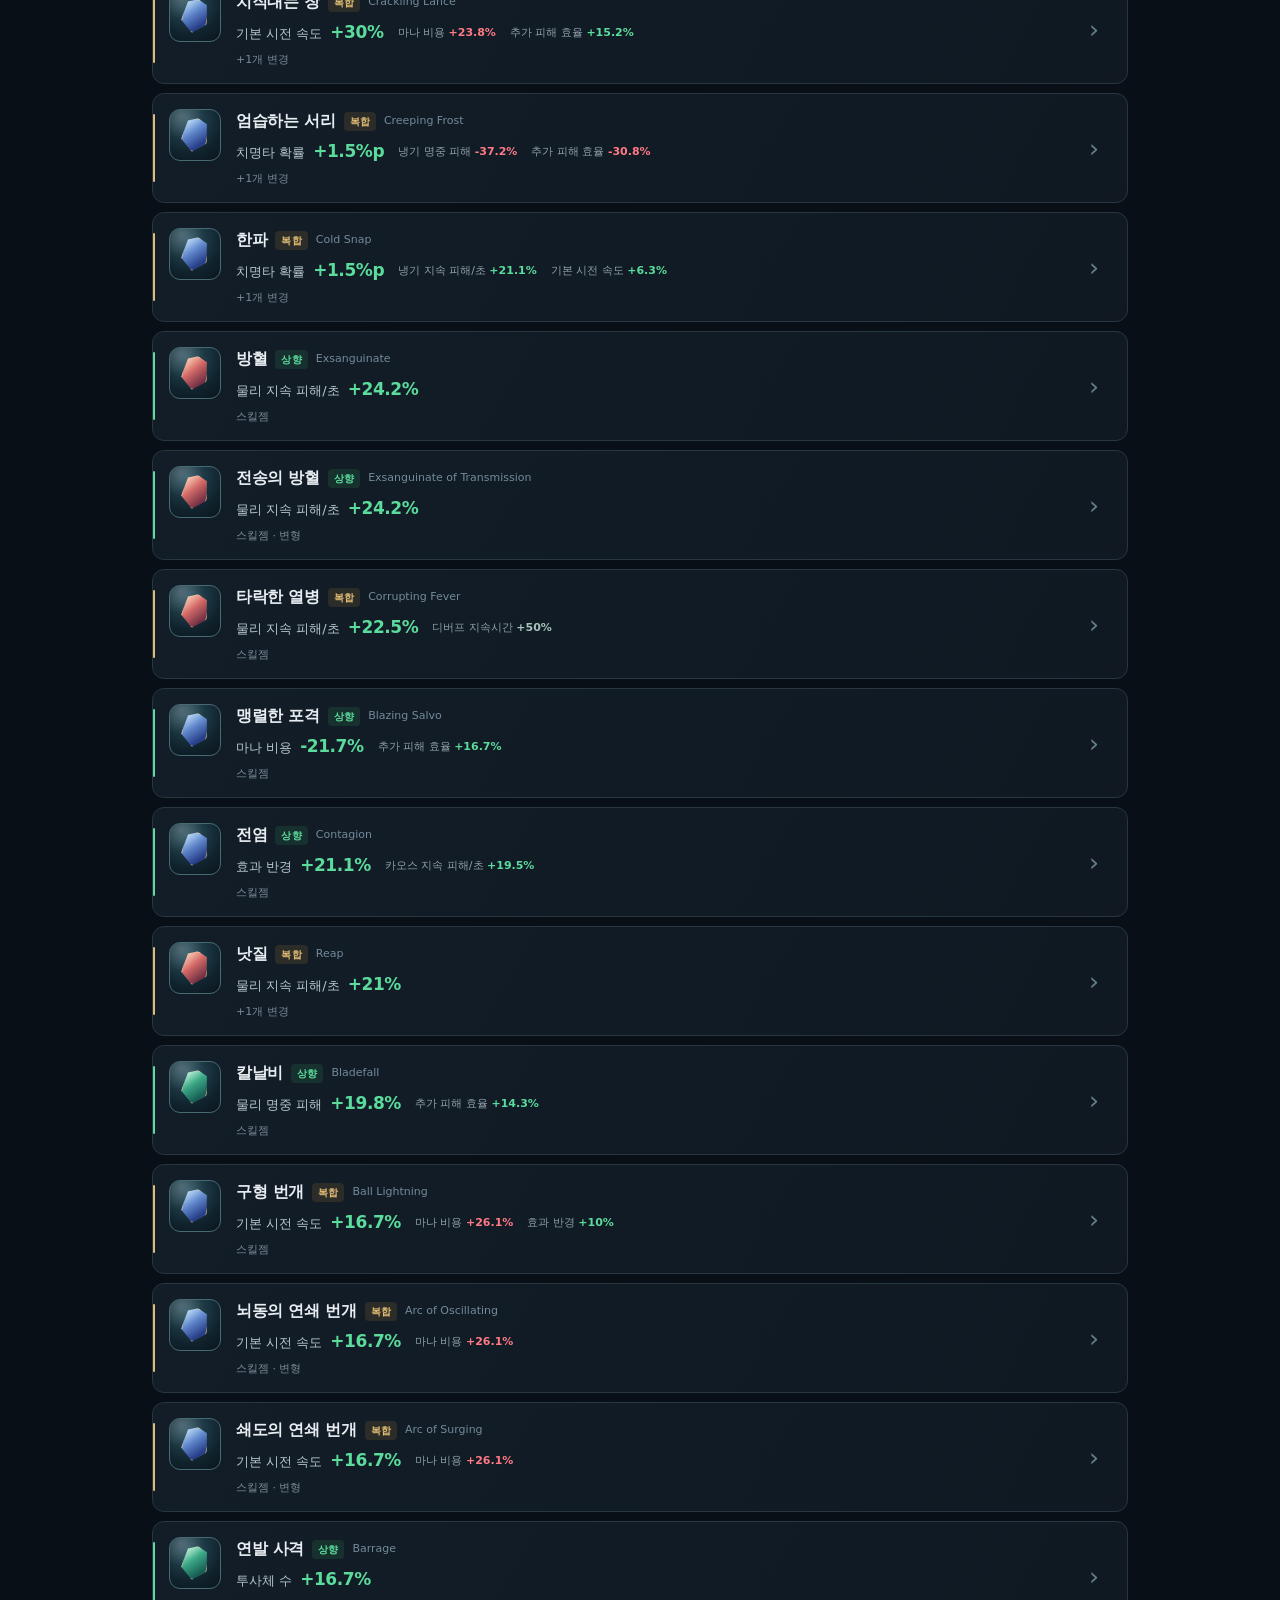
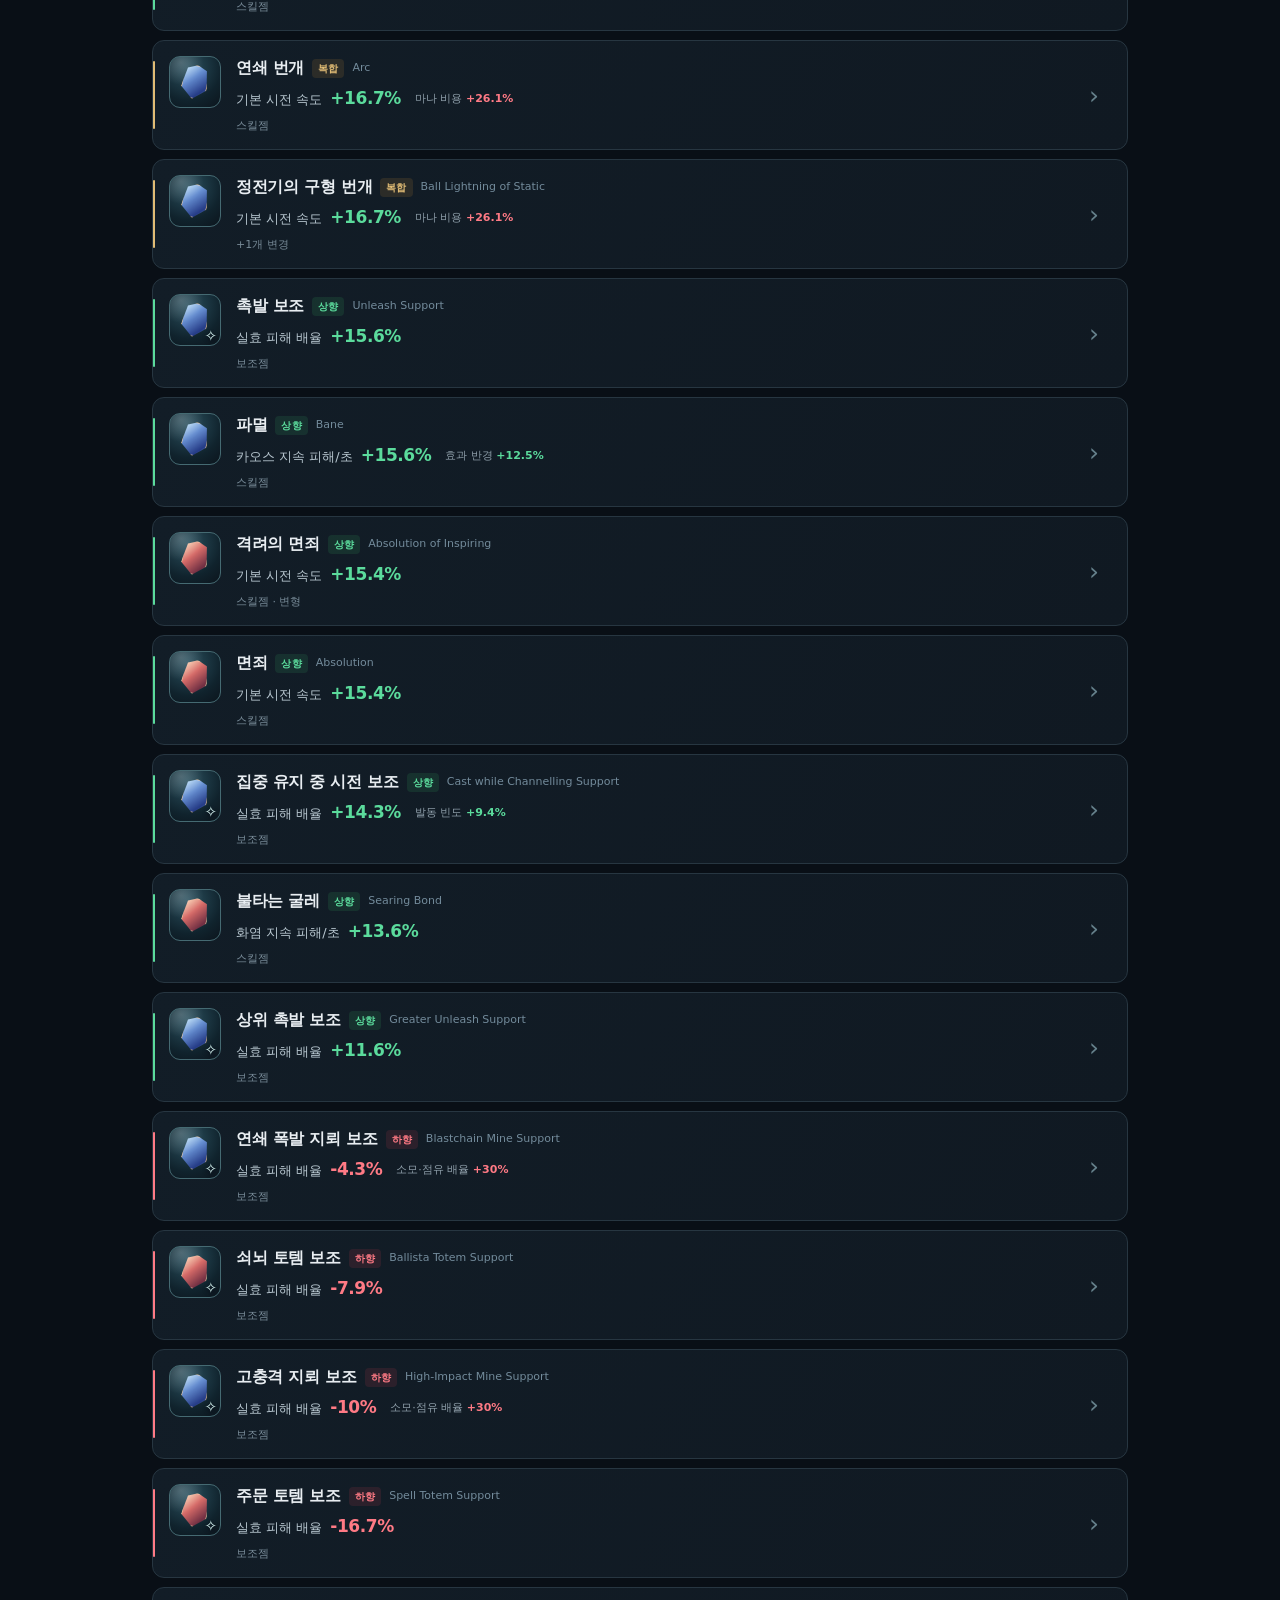
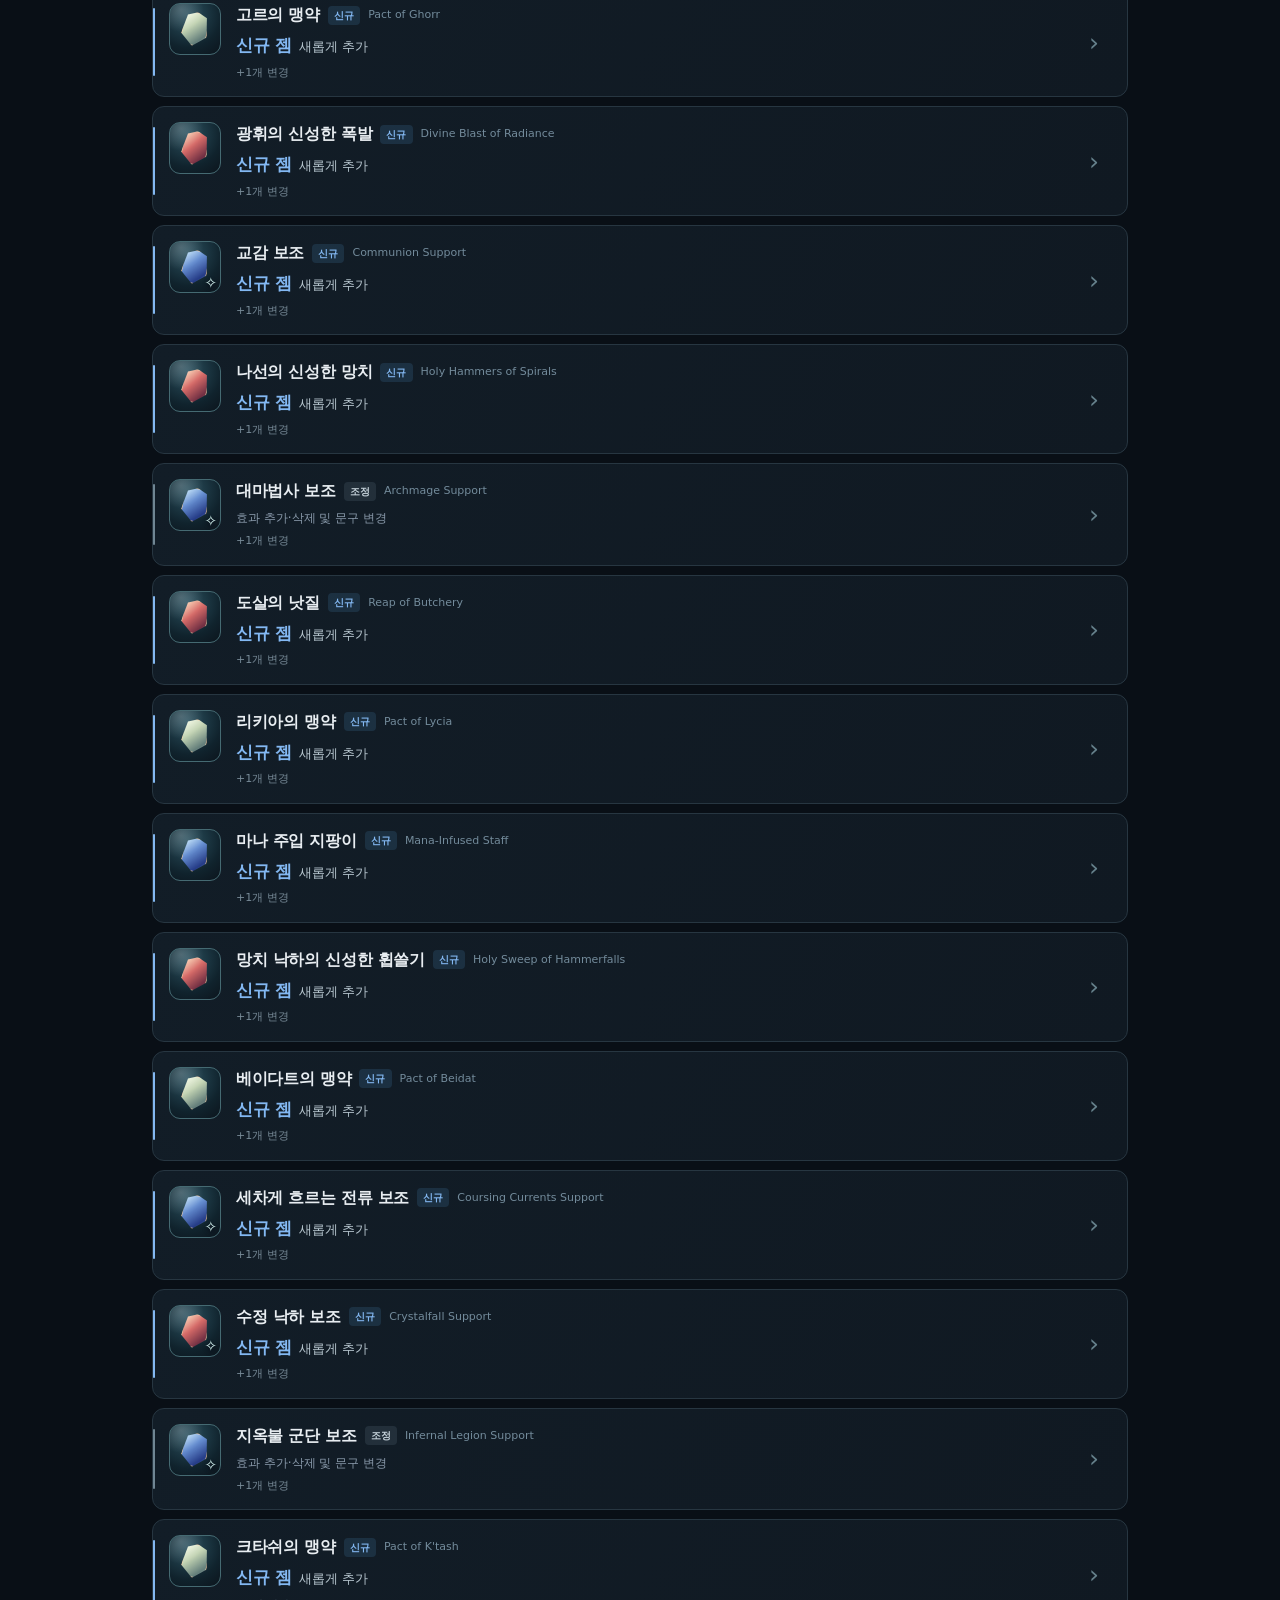
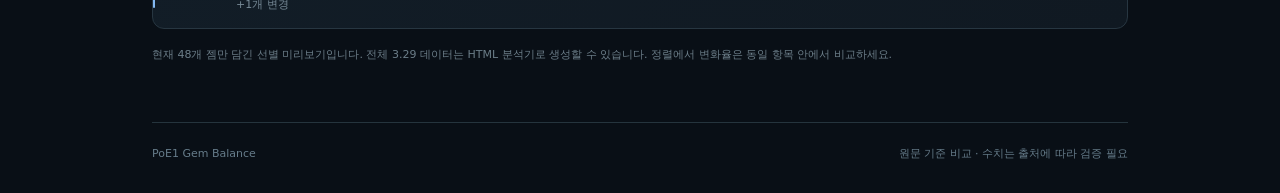
==== commit 9ed9c2eb: "Add files via upload" ====
--- a/balance/index.html
+++ b/balance/index.html
@@ -6,11 +6,10 @@
   <meta name="theme-color" content="#0b1018">
   <meta name="description" content="Path of Exile 1 젬 밸런스 변경을 수치로 비교하는 모바일 시각화 페이지">
   <title>PoE1 | 젬 밸런스 변화</title>
-  <link rel="stylesheet" href="./style.css?v=1">
-  <script src="./app.js?v=1" defer></script>
+  <link rel="stylesheet" href="./style.css?v=2">
+  <script src="./app.js?v=2" defer></script>
 </head>
 <body>
-  <div class="ambient" aria-hidden="true"></div>
   <div class="shell">
     <header class="site-head">
       <a href="../index.html" class="site-brand" title="기존 스킬젬 뷰어로 이동">
@@ -21,14 +20,12 @@
     </header>
 
     <main>
-      <section class="hero" aria-labelledby="hero-title">
-        <div class="hero-inner">
-          <div class="hero-eyebrow"><span class="live-dot"></span><span id="patch-overline">PATCH 3.29 · GEM CHANGES</span><span class="eyebrow-sep"></span><span>VISUAL DIFF</span></div>
-          <h1 id="hero-title">젬의 변화가<br><em>한눈에 보이도록.</em></h1>
-          <p class="hero-caption">피해와 속도의 변화부터 보조젬 조정까지.<br>변경폭으로 정렬하고, 필요한 정보만 펼쳐보세요.</p>
-          <div class="hero-meta"><span id="basis-label">Lv20 · 퀄리티 20%</span><span class="meta-dot">·</span><span id="source-label">공식 데이터 기반</span></div>
+      <section class="patch-toolbar" aria-label="패치 선택">
+        <div class="patch-context">
+          <div class="patch-context-title">젬 밸런스 변경 <span id="patch-overline">3.28 → 3.29</span></div>
+          <div class="hero-meta"><span id="basis-label">Lv20 · 품질 20%</span><span class="meta-dot">·</span><span id="source-label">패치노트 기준</span></div>
         </div>
-        <div class="hero-decoration" aria-hidden="true"><div class="hero-core"></div><div class="orbit orbit-one"></div><div class="orbit orbit-two"></div></div>
+        <label class="patch-switch"><span>패치 버전</span><select id="patch-select" aria-label="패치 버전 선택"><option value="3.29">3.29</option><option value="3.30">3.30</option></select></label>
       </section>
 
       <section class="overview" aria-label="변경 요약">
--- a/balance/style.css
+++ b/balance/style.css
@@ -1,6 +1,6 @@
 :root{color-scheme:dark;--bg:#090f16;--surface:#101922;--surface2:#151f29;--surface3:#1b2630;--line:#26333e;--softline:#1e2a34;--text:#e8edf1;--muted:#9aa8b4;--dim:#6e7f8c;--green:#5bdb9c;--red:#ff7a85;--amber:#e1bc75;--blue:#83b8f2;--gem-red:#e56b65;--gem-green:#55bc8e;--gem-blue:#6d9fdc;--maxw:1020px;font-family:Inter,-apple-system,BlinkMacSystemFont,"Noto Sans KR","Malgun Gothic",system-ui,sans-serif;line-height:1.5}*{box-sizing:border-box}html{scroll-behavior:smooth}body{background:var(--bg);color:var(--text);min-height:100vh;margin:0;overflow-x:hidden}button,input,select{font:inherit}button{cursor:pointer}a{color:inherit;text-decoration:none}button:focus-visible,input:focus-visible,select:focus-visible,a:focus-visible{outline:2px solid var(--blue);outline-offset:3px}.sr-only{position:absolute;width:1px;height:1px;overflow:hidden;clip:rect(0,0,0,0);white-space:nowrap}.ambient{pointer-events:none;position:fixed;inset:0;z-index:-1;background:radial-gradient(60% 35% at 95% 0%,#19363a4d 0,transparent 80%),radial-gradient(40% 42% at -10% 30%,#18304b40 0,transparent 80%),linear-gradient(180deg,#0a1119 0%,#080d14 75%)}.shell{width:min(var(--maxw),100%);padding:0 22px;margin:0 auto}.site-head{height:70px;display:flex;align-items:center;justify-content:space-between;border-bottom:1px solid #23303a77}.site-brand{display:flex;align-items:center;gap:10px;font-size:13px;letter-spacing:.05em;color:#b9c8d2}.brand-text b{color:#f2f6f7;font-weight:680}.brand-mark{width:30px;height:30px;display:grid;place-items:center;border:1px solid #7dd8c04d;border-radius:9px;color:#9de1c8;background:radial-gradient(circle at 35% 30%,#306158,#0b1c23 80%);box-shadow:0 0 23px #2a9a7750}.viewer-link{font-size:12px;color:#9fb2c0;border:1px solid #354450;padding:8px 11px;border-radius:8px;display:flex;align-items:center;gap:8px}.viewer-link:hover{border-color:#719e9e;color:#e7f6f4}.hero{position:relative;display:flex;min-height:290px;padding:42px 18px 26px 4px;overflow:hidden}.hero-inner{z-index:1;position:relative}.hero-eyebrow{display:flex;align-items:center;gap:9px;color:#b5c4be;font-weight:650;letter-spacing:.16em;font-size:10px}.live-dot{width:7px;height:7px;border-radius:50%;background:#52d3a0;box-shadow:0 0 12px #57d4a8}.eyebrow-sep{height:11px;border-left:1px solid #657d79}.hero h1{margin:18px 0 14px;font-weight:780;letter-spacing:-.055em;font-size:clamp(30px,5.4vw,52px);line-height:1.2}.hero h1 em{font-style:normal;background:linear-gradient(90deg,#e8f7e6,#79dcc1 85%);background-clip:text;-webkit-background-clip:text;color:transparent}.hero-caption{color:#98a9b6;font-size:14px;line-height:1.85;margin:0}.hero-meta{display:flex;gap:10px;align-items:center;color:#718890;font-size:11px;margin-top:22px}.meta-dot{color:#465a66}.hero-decoration{position:absolute;top:-8px;right:18px;width:310px;height:300px;opacity:.86;pointer-events:none}.hero-core{position:absolute;left:105px;top:90px;width:105px;height:105px;transform:rotate(-13deg);clip-path:polygon(50% 0,92% 22%,100% 72%,50% 100%,0% 72%,8% 22%);background:linear-gradient(135deg,#d4f7e1 0,#55b2a2 28%,#1d5a69 50%,#142b46 74%,#7cb6a9 100%);box-shadow:inset -12px -18px 25px #06152090;filter:drop-shadow(0 0 45px #459b9d66)}.hero-core:after{content:"";position:absolute;inset:0;clip-path:polygon(50% 0,50% 100%,8% 22%,92% 22%,50% 0,100% 72%,50% 100%,0% 72%);background:linear-gradient(120deg,#edfff8a9,transparent 40%,#122b3e70)}.orbit{position:absolute;border:1px solid #81dfca2a;border-radius:50%;transform:rotate(-24deg)}.orbit-one{inset:24px 13px}.orbit-two{inset:0px -24px;transform:rotate(24deg);border-color:#7ea4b318}.overview{border:1px solid #26373e;background:linear-gradient(140deg,#131e25,#0e171f);border-radius:16px;padding:20px 22px 18px;position:relative;box-shadow:0 10px 45px #0002}.overview-head{display:flex;align-items:center;justify-content:space-between;gap:10px}.section-kicker{font-size:10px;color:#7d9b99;letter-spacing:.17em;font-weight:800}.overview-sub{font-size:11px;color:#8b9fa6}.summary-grid{display:grid;grid-template-columns:repeat(5,minmax(0,1fr));margin:18px 0 16px}.summary-item{border-right:1px solid #30404a;display:flex;flex-direction:column;gap:1px;align-items:center}.summary-item:first-child{align-items:flex-start}.summary-item:last-child{border-right:none}.summary-label{font-size:11px;color:#8699a6}.summary-item strong{font-size:27px;line-height:1.35;letter-spacing:-.035em}.summary-item.buff strong{color:var(--green)}.summary-item.nerf strong{color:var(--red)}.summary-item.mixed strong{color:var(--amber)}.distribution-track{height:5px;border-radius:5px;display:flex;overflow:hidden;background:#24333d;gap:2px}.distribution-track span{height:100%;min-width:0}.distribution-track .buff{background:var(--green)}.distribution-track .nerf{background:var(--red)}.distribution-track .mixed{background:var(--amber)}.distribution-track .adjusted{background:#889ba8}.distribution-track .new{background:var(--blue)}.notice{color:#e0c78f;border-left:2px solid #ad8d59;padding:7px 10px;margin:16px 0 0;background:#b68f2610;font-size:12px;line-height:1.65}.results-section{padding:37px 0 40px}.section-title-row{display:flex;align-items:end;justify-content:space-between;margin-bottom:21px}.section-title-row h2{font-size:23px;letter-spacing:-.03em;margin:3px 0 0}.results-count{border:1px solid #3a504f;padding:4px 10px;border-radius:100px;font-size:12px;color:#a0c9bc}.filter-panel{border:1px solid #24333f;background:#0f1822;border-radius:14px;padding:16px;display:flex;flex-direction:column;gap:14px}.search-field{border:1px solid #33434c;background:#0c141d;border-radius:9px;display:flex;align-items:center;gap:9px;padding:0 14px;min-height:45px}.search-field:focus-within{border-color:#65c2a7;box-shadow:0 0 0 2px #4ea78e22}.search-icon{font-size:26px;font-weight:400;color:#8ba6ae;line-height:1;transform:rotate(-20deg)}.search-field input{flex:1;min-width:0;border:0;outline:0;background:transparent;color:#e2edf1;font-size:13px;appearance:none}.search-field input::placeholder{color:#647985}.key-hint{font-size:10px;color:#617681;border:1px solid #374652;border-radius:4px;padding:1px 6px}.filter-row{display:flex;gap:6px;flex-wrap:wrap}.pill{border:1px solid #34434b;background:#17212b;color:#98a7b3;border-radius:20px;padding:6px 12px;font-weight:600;font-size:12px;line-height:1.3;transition:background .15s,border .15s}.pill:hover{color:#e5eef2;background:#26323c}.pill.is-selected{color:#eaf4f1;border-color:#6cbaa3;background:#2a645348}.pill[data-verdict="buff"].is-selected{border-color:#58c98c;background:#25634442;color:var(--green)}.pill[data-verdict="nerf"].is-selected{border-color:#da707a;background:#712b3344;color:var(--red)}.pill[data-verdict="mixed"].is-selected{border-color:#cbaa72;background:#6c552f44;color:var(--amber)}.pill[data-verdict="new"].is-selected{border-color:#7dabd8;background:#244b7444;color:var(--blue)}.control-row{display:grid;grid-template-columns:minmax(145px,1fr) minmax(200px,1.5fr) 103px;align-items:end;gap:9px}.field-box{display:flex;flex-direction:column;gap:5px;min-width:0}.field-box>span{font-size:10px;font-weight:650;color:#8c9eab;letter-spacing:.02em}.field-box select{width:100%;min-width:0;appearance:none;background:#17232d url("data:image/svg+xml,%3Csvg xmlns='http://www.w3.org/2000/svg' width='16' height='16' fill='none' stroke='%2397aeb4' stroke-width='2' viewBox='0 0 24 24'%3E%3Cpath d='m6 9 6 6 6-6'/%3E%3C/svg%3E") no-repeat right 10px center;border:1px solid #384852;border-radius:8px;padding:9px 31px 9px 11px;color:#e2e9ed;font-weight:600;font-size:12px;height:40px}.sort-btn{background:#1a302e;border:1px solid #42776a;color:#a6e5cc;font-weight:700;display:flex;align-items:center;justify-content:center;gap:7px;height:40px;padding:0 8px;border-radius:8px;font-size:12px;white-space:nowrap}.sort-btn[data-dir="nerf"]{border-color:#794b53;background:#312126;color:#f3a0a7}.sort-icon{font-size:16px}.list-toolbar{display:flex;align-items:center;justify-content:space-between;gap:12px;margin:18px 0 11px}.toolbar-caption{font-size:11px;color:#81949e}.reset-btn{background:none;border:0;font-size:11px;color:#90b8ac;white-space:nowrap;padding:5px}.reset-btn:hover{text-decoration:underline}.gem-list{display:flex;flex-direction:column;gap:9px}.gem-card{width:100%;display:grid;grid-template-columns:52px minmax(0,1fr) 22px;gap:15px;text-align:left;background:linear-gradient(120deg,#121d27 0,#101922 100%);border:1px solid #273641;border-radius:12px;padding:15px 16px;color:inherit;position:relative;transition:border-color .15s,transform .15s,background .15s}.gem-card:hover{border-color:#588578;transform:translateY(-1px);background:linear-gradient(120deg,#1b2a32 0,#131f29 100%)}.gem-card:focus-visible{outline-offset:2px}.gem-card:before{content:"";position:absolute;left:0;top:20px;bottom:20px;width:2px;border-radius:2px;background:#708693}.gem-card.verdict-buff:before{background:var(--green)}.gem-card.verdict-nerf:before{background:var(--red)}.gem-card.verdict-mixed:before{background:var(--amber)}.gem-card.verdict-new:before{background:var(--blue)}.gem-card-inner{display:flex;flex-direction:column;gap:6px;min-width:0}.gem-header{display:flex;gap:8px;align-items:center;flex-wrap:wrap}.gem-name{font-weight:730;font-size:16px;letter-spacing:-.018em}.gem-en{font-weight:450;color:#738b9b;font-size:11px}.gem-variant{font-size:10px;color:#8c9ca9}.status{font-size:10px;font-weight:750;border-radius:4px;letter-spacing:.015em;padding:2px 6px;white-space:nowrap}.status.buff{color:var(--green);background:#266a4845}.status.nerf{color:var(--red);background:#742d3b45}.status.mixed{color:var(--amber);background:#67502d50}.status.adjusted{color:#c4d1d9;background:#54677344}.status.new{color:var(--blue);background:#37688d45}.gem-highlights{display:flex;flex-wrap:wrap;gap:5px 14px;align-items:center}.metric-main{display:flex;gap:8px;align-items:baseline;flex-wrap:wrap;font-size:13px}.metric-name{color:#b7c6cf}.metric-change{font-weight:820;font-size:17px;letter-spacing:-.025em}.positive{color:var(--green)}.negative{color:var(--red)}.neutral{color:#d1bf96}.newcolor{color:var(--blue)}.metric-secondary{display:inline-block;font-size:11px;color:#8f9faa;white-space:normal}.metric-secondary b{font-weight:700;color:#a7c4ba}.metric-secondary.positive b{color:var(--green)}.metric-secondary.negative b{color:var(--red)}.metric-empty{font-size:12px;color:#8a9aab}.gem-note{font-size:11px;color:#788b98}.card-arrow{align-self:center;color:#65808b;font-size:25px;font-weight:200}.gem-card:hover .card-arrow{color:#96bda9}.gem-icon{width:52px;height:52px;border:1px solid #456a72;border-radius:11px;position:relative;display:grid;place-items:center;overflow:hidden;flex-shrink:0;background:radial-gradient(circle at 36% 21%,#2b515f,#10232d 65%,#0c151d)}.gem-icon:after{content:"";position:absolute;inset:0;background:radial-gradient(circle at 22% 11%,#fff3,transparent 38%);pointer-events:none}.gem-facet{width:26px;height:34px;clip-path:polygon(50% 0,87% 12%,100% 68%,50% 100%,0% 68%,13% 12%);background:linear-gradient(130deg,#fbd6bd,#ad555f 41%,#52283d 76%,#cf6f65);filter:drop-shadow(0 2px 5px #0009);border:1px solid #ffd4ab;transform:rotate(11deg)}.gem-icon.c-r .gem-facet{background:linear-gradient(130deg,#ffe0bb,#d66b68 40%,#6e2e42 82%,#ef9884)}.gem-icon.c-g .gem-facet{background:linear-gradient(135deg,#d8ffe8,#3eac88 38%,#155b52 80%,#7dd7b0)}.gem-icon.c-b .gem-facet{background:linear-gradient(135deg,#c8ebff,#658dd0 38%,#243a85 80%,#8cc1f4)}.gem-icon.c-w .gem-facet{background:linear-gradient(135deg,#fbffec,#c2d3b3 38%,#617c79 80%,#dbe8dd)}.gem-icon img{position:absolute;inset:0;width:100%;height:100%;object-fit:contain;z-index:2;background:#14232d}.gem-icon.is-support:before{content:"✧";z-index:3;position:absolute;bottom:-2px;right:3px;font-size:15px;color:#d7f6f2;text-shadow:0 2px 4px #001}.loading,.empty{border:1px dashed #344551;border-radius:12px;padding:60px 20px;text-align:center;color:#8b9da7;font-size:13px}.empty b{display:block;color:#c6d2db;margin-bottom:7px;font-size:15px}.list-footnote{font-size:11px;color:#6c7e89;line-height:1.7;margin:17px 0}.footer{display:flex;justify-content:space-between;gap:10px;padding:23px 0 30px;border-top:1px solid #25343d;font-size:11px;color:#667c8a}
 /* Modal */
-.modal-root{position:fixed;inset:0;z-index:50;display:none}.modal-root.is-open{display:block}.modal-backdrop{position:absolute;inset:0;background:#02080acc;backdrop-filter:blur(5px)}.modal-sheet{position:absolute;left:50%;top:50%;transform:translate(-50%,-50%);width:min(650px,calc(100vw - 30px));height:min(86vh,760px);display:flex;flex-direction:column;overflow:hidden;border:1px solid #486058;background:#111c26;box-shadow:0 20px 100px #000a;border-radius:17px}.modal-handle{display:none}.modal-top{padding:14px 19px 0;display:flex;align-items:center;justify-content:space-between;flex-shrink:0}.modal-id{font-size:10px;letter-spacing:.13em;color:#82ada3;font-weight:750}.modal-close{width:34px;height:34px;border-radius:9px;border:1px solid #35434d;background:#1a2934;color:#b9c9d1;font-size:25px;line-height:1}.modal-close:hover{background:#2a3942}.modal-scroll{padding:5px 22px 26px;overflow-y:auto;overscroll-behavior:contain;flex:1;min-height:0}.modal-header{display:flex;gap:15px;align-items:center;padding:10px 0 20px}.modal-header .gem-icon{width:64px;height:64px}.modal-header .gem-facet{width:33px;height:42px}.modal-header-main{min-width:0}.modal-header-main h2{font-size:24px;line-height:1.25;letter-spacing:-.03em;margin:0 0 4px}.modal-header-main .english{font-size:12px;color:#91a4b0}.modal-header-tags{display:flex;gap:6px;margin-top:8px;align-items:center}.modal-lead{border:1px solid #304a46;background:radial-gradient(circle at 95% 10%,#2a5e4e22,transparent 55%),#152721;padding:13px 15px;border-radius:10px;margin-bottom:22px;font-size:12px;color:#c5d4cd;line-height:1.8}.modal-lead strong{color:#a6e4c8}.modal-section{margin-top:23px}.modal-section-title{font-size:11px;letter-spacing:.06em;text-transform:uppercase;color:#9cb1bd;font-weight:750;margin:0 0 11px;display:flex;align-items:center;gap:9px}.modal-section-title:after{content:"";height:1px;flex:1;background:#30404b}.change-row{border:1px solid #2b3942;border-radius:9px;padding:13px 14px;margin:7px 0;background:#131f29}.change-heading{display:flex;align-items:center;justify-content:space-between;gap:10px;margin-bottom:7px}.change-name{font-size:12px;font-weight:700;color:#c2d2d9}.change-impact{font-size:12px;font-weight:750;white-space:nowrap}.change-values{display:flex;align-items:center;gap:12px;font-variant-numeric:tabular-nums}.change-old{font-size:13px;color:#8b9ca7;text-decoration:line-through;text-decoration-color:#63758488;white-space:nowrap}.change-arr{color:#64857d}.change-new{font-size:15px;font-weight:750;color:#e9f2f2;overflow-wrap:anywhere}.compare-bars{display:flex;flex-direction:column;gap:4px;margin-top:11px}.compare-bars .track{height:3px;border-radius:8px;overflow:hidden;background:#263842}.compare-bars .fill{height:100%;display:block;border-radius:8px;background:#778b99}.compare-bars .after .fill{background:#6aabac}.change-comment{font-size:10px;color:#8599a4;margin-top:8px}.qualitative{display:flex;align-items:start;gap:10px;border:1px solid #2e3d49;border-radius:9px;padding:12px 13px;margin:7px 0;background:#17212b}.qualitative .sign{font-size:17px;line-height:1;color:#95aec3}.qualitative.added .sign{color:var(--green)}.qualitative.removed .sign{color:var(--red)}.qualitative .kind{font-size:10px;font-weight:750;color:#92a7b3;margin-bottom:3px}.qualitative .desc{font-size:12px;color:#ccd8e0;line-height:1.6}.modal-bottom{display:flex;align-items:center;justify-content:space-between;gap:10px;border-top:1px solid #31434b;padding:14px 22px;background:#14212b;font-size:11px;color:#879da7;flex-shrink:0}.modal-bottom a{color:#9be4c6;font-weight:750}.modal-bottom a:hover{text-decoration:underline}body.modal-active{overflow:hidden}
+.modal-root{position:fixed;inset:0;z-index:50;display:none}.modal-root.is-open{display:block}.modal-backdrop{position:absolute;inset:0;background:#02080acc;backdrop-filter:blur(5px)}.modal-sheet{position:absolute;left:50%;top:50%;transform:translate(-50%,-50%);width:min(650px,calc(100vw - 30px));height:min(86vh,760px);display:flex;flex-direction:column;overflow:hidden;border:1px solid #486058;background:#111c26;box-shadow:0 20px 100px #000a;border-radius:17px}.modal-handle{display:none}.modal-top{padding:14px 19px 0;display:flex;align-items:center;justify-content:space-between;flex-shrink:0}.modal-id{font-size:10px;letter-spacing:.13em;color:#82ada3;font-weight:750}.modal-close{width:34px;height:34px;border-radius:9px;border:1px solid #35434d;background:#1a2934;color:#b9c9d1;font-size:25px;line-height:1}.modal-close:hover{background:#2a3942}.modal-scroll{padding:5px 22px 26px;overflow-y:auto;overscroll-behavior:contain;flex:1;min-height:0}.modal-header{display:flex;gap:15px;align-items:center;padding:10px 0 20px}.modal-header .gem-icon{width:64px;height:64px}.modal-header .gem-facet{width:33px;height:42px}.modal-header-main{min-width:0}.modal-header-main h2{font-size:24px;line-height:1.25;letter-spacing:-.03em;margin:0 0 4px}.modal-header-main .english{font-size:12px;color:#91a4b0}.modal-header-tags{display:flex;gap:6px;margin-top:8px;align-items:center}.modal-lead{border:1px solid #304a46;background:radial-gradient(circle at 95% 10%,#2a5e4e22,transparent 55%),#152721;padding:13px 15px;border-radius:10px;margin-bottom:22px;font-size:12px;color:#c5d4cd;line-height:1.8}.modal-lead strong{color:#a6e4c8}.modal-section{margin-top:23px}.modal-section-title{font-size:11px;letter-spacing:.06em;text-transform:uppercase;color:#9cb1bd;font-weight:750;margin:0 0 11px;display:flex;align-items:center;gap:9px}.modal-section-title:after{content:"";height:1px;flex:1;background:#30404b}.change-row{border:1px solid #2b3942;border-radius:9px;padding:13px 14px;margin:7px 0;background:#131f29}.change-heading{display:flex;align-items:center;justify-content:space-between;gap:10px;margin-bottom:7px}.change-name{font-size:12px;font-weight:700;color:#c2d2d9}.change-impact{font-size:12px;font-weight:750;white-space:nowrap}.change-values{display:flex;align-items:center;gap:12px;font-variant-numeric:tabular-nums}.change-old{font-size:13px;color:#8b9ca7;text-decoration:line-through;text-decoration-color:#63758488;white-space:nowrap}.change-arr{color:#64857d}.change-new{font-size:15px;font-weight:750;color:#e9f2f2;overflow-wrap:anywhere}.change-comment{font-size:10px;color:#8599a4;margin-top:8px}.qualitative{display:flex;align-items:start;gap:10px;border:1px solid #2e3d49;border-radius:9px;padding:12px 13px;margin:7px 0;background:#17212b}.qualitative .sign{font-size:17px;line-height:1;color:#95aec3}.qualitative.added .sign{color:var(--green)}.qualitative.removed .sign{color:var(--red)}.qualitative .kind{font-size:10px;font-weight:750;color:#92a7b3;margin-bottom:3px}.qualitative .desc{font-size:12px;color:#ccd8e0;line-height:1.6}.modal-bottom{display:flex;align-items:center;justify-content:space-between;gap:10px;border-top:1px solid #31434b;padding:14px 22px;background:#14212b;font-size:11px;color:#879da7;flex-shrink:0}.modal-bottom a{color:#9be4c6;font-weight:750}.modal-bottom a:hover{text-decoration:underline}body.modal-active{overflow:hidden}
 @media(max-width:700px){.shell{padding:0 13px}.site-head{height:58px}.hero{padding:33px 3px 24px;min-height:265px}.hero h1{font-size:clamp(32px,9vw,43px);margin:16px 0}.hero-caption{font-size:13px}.hero-decoration{width:220px;height:240px;right:-80px;top:15px;opacity:.25}.hero-core{left:78px;top:80px}.overview{padding:17px 16px}.summary-item strong{font-size:24px}.results-section{padding-top:33px}.section-title-row h2{font-size:21px}.filter-panel{padding:12px;gap:13px}.control-row{grid-template-columns:minmax(0,.84fr) minmax(0,1.16fr) 88px;gap:5px}.field-box select{font-size:11px;padding-left:8px;padding-right:21px;background-position:right 5px center}.sort-btn{padding:0 5px;gap:3px;font-size:11px}.gem-card{grid-template-columns:43px minmax(0,1fr) 11px;gap:10px;padding:13px 11px}.gem-icon{width:43px;height:43px;border-radius:9px}.gem-facet{width:22px;height:28px}.gem-name{font-size:14px}.gem-en{font-size:10px}.gem-header{gap:4px 7px}.metric-main{gap:6px}.metric-change{font-size:16px}.metric-name{font-size:12px}.card-arrow{font-size:17px}.toolbar-caption{max-width:80%;line-height:1.5}.modal-sheet{left:0;top:auto;bottom:0;transform:none;width:100%;height:min(88dvh,850px);border-radius:20px 20px 0 0;border-bottom:0}.modal-handle{display:block;width:36px;height:4px;border-radius:8px;background:#627981;margin:10px auto 0;flex-shrink:0}.modal-top{padding:3px 15px 0}.modal-scroll{padding:3px 15px 22px}.modal-bottom{padding:12px 15px calc(12px + env(safe-area-inset-bottom,0px))}.modal-header{padding:8px 0 17px}.modal-header-main h2{font-size:21px}}
 @media(max-width:365px){.control-row{grid-template-columns:1fr 1.25fr}.sort-btn{grid-column:1/-1;height:34px}.filter-row{gap:5px}.pill{padding:5px 9px;font-size:11px}.hero-caption{max-width:265px}.overview-sub{font-size:10px}}
 @media(prefers-reduced-motion:reduce){*,*:before,*:after{scroll-behavior:auto!important;transition:none!important}}
@@ -9,3 +9,79 @@
 
 .summary-item.new strong{color:var(--blue)}
 @media(max-width:700px){.summary-item strong{font-size:23px}.summary-label{font-size:10px}.summary-item:first-child{align-items:center}}
+
+/* 3.29/3.30 patch selection — compact, information-first header */
+.patch-toolbar{display:flex;justify-content:space-between;align-items:center;gap:18px;padding:20px 2px 18px}
+.patch-context{min-width:0}
+.patch-context-title{font-size:18px;font-weight:750;line-height:1.45;letter-spacing:-.02em}
+.patch-context-title #patch-overline{display:inline-block;font-size:13px;color:#a7babd;font-weight:600;margin-left:10px;letter-spacing:0}
+.patch-toolbar .hero-meta{margin-top:5px;flex-wrap:wrap}
+.patch-switch{display:flex;flex-direction:column;gap:5px;flex-shrink:0;min-width:132px;color:#9fb1bb;font-size:11px;font-weight:650}
+.patch-switch select{width:100%;appearance:none;border:1px solid #405460;border-radius:8px;color:#e9f3f5;background:#192631 url("data:image/svg+xml,%3Csvg xmlns='http://www.w3.org/2000/svg' width='12' height='8' viewBox='0 0 12 8'%3E%3Cpath d='M1 1.5 6 6.5 11 1.5' fill='none' stroke='%23b6d5d9' stroke-width='1.5'/%3E%3C/svg%3E") no-repeat right 10px center;padding:9px 30px 9px 12px;font-size:14px;font-weight:700}
+/* Modal: consistent two-column comparison grid; no charts */
+.modal-sheet{width:min(710px,calc(100vw - 30px))}
+.modal-scroll{padding-bottom:18px}
+.modal-header{padding-bottom:12px}
+.modal-summary{display:flex;align-items:center;justify-content:space-between;gap:12px;flex-wrap:wrap;margin:0 0 14px;padding:8px 11px;border:1px solid #30424b;border-radius:7px;color:#bdcbd3;font-size:11px}
+.modal-summary span{color:#8298a6}
+.modal-grid{display:grid;grid-template-columns:repeat(2,minmax(0,1fr));gap:9px;align-items:stretch}
+.change-tile{display:flex;flex-direction:column;min-width:0;min-height:114px;padding:12px 13px;border:1px solid #30404a;border-radius:9px;background:#14212b;overflow-wrap:anywhere}
+.change-tile.numeric.positive{border-top:2px solid var(--green)}
+.change-tile.numeric.negative{border-top:2px solid var(--red)}
+.change-tile.numeric.neutral{border-top:2px solid var(--amber)}
+.tile-title{font-size:12px;color:#c5d4dc;font-weight:740;line-height:1.45}
+.change-tile .change-values{display:grid;grid-template-columns:minmax(0,1fr) 12px minmax(0,1fr);align-items:center;gap:4px;margin:9px 0;min-height:24px;font-variant-numeric:tabular-nums}
+.change-tile .change-old{min-width:0;font-size:12px;color:#92a1ac;text-decoration:line-through;white-space:normal;overflow-wrap:anywhere;text-align:center}
+.change-tile .change-arr{text-align:center;font-size:12px;color:#6f898f}
+.change-tile .change-new{min-width:0;font-size:14px;color:#f2f6f6;font-weight:750;overflow-wrap:anywhere;text-align:center}
+.tile-bottom{display:flex;align-items:baseline;gap:6px 10px;flex-wrap:wrap;margin-top:auto}
+.change-tile .change-impact{font-size:12px;font-weight:780;white-space:normal}
+.change-tile .impact-word{font-size:10px;font-weight:600}
+.change-tile .change-comment{font-size:10px;color:#8ca0aa}
+.change-tile.qualitative{min-height:86px;grid-column:1/-1;border-top:2px solid #74939f}
+.change-tile.qualitative.added{border-top-color:var(--green)}
+.change-tile.qualitative.removed{border-top-color:var(--red)}
+.change-tile.qualitative .sign{font-size:15px;color:#a2b8c2;margin-right:5px}
+.change-tile.qualitative.added .sign{color:var(--green)}
+.change-tile.qualitative.removed .sign{color:var(--red)}
+.change-tile .tile-desc{font-size:12px;line-height:1.6;color:#cddbe0;margin-top:7px}
+.pending-empty{padding:43px 14px;line-height:1.85}
+@media(max-width:700px){
+  .patch-toolbar{padding:13px 2px 15px;gap:9px}
+  .patch-context-title{font-size:15px}
+  .patch-context-title #patch-overline{display:block;font-size:11px;margin-left:0;margin-top:1px}
+  .patch-toolbar .hero-meta{font-size:10px;gap:6px;margin-top:5px}
+  .patch-switch{min-width:110px}
+  .patch-switch select{font-size:13px;padding:7px 28px 7px 9px}
+  .modal-sheet{width:100%}
+  .modal-scroll{padding:3px 12px 20px}
+  .modal-summary{margin-bottom:11px;padding:8px 9px;font-size:10px}
+  .modal-grid{gap:7px}
+  .change-tile{padding:9px 8px;min-height:104px}
+  .tile-title{font-size:11px}
+  .change-tile .change-values{gap:2px;grid-template-columns:minmax(0,1fr) 9px minmax(0,1fr);margin:7px 0}
+  .change-tile .change-old{font-size:11px}
+  .change-tile .change-new{font-size:12px}
+  .change-tile .change-impact{font-size:11px}
+  .change-tile .impact-word{font-size:10px}
+  .change-tile .tile-desc{font-size:11px}
+}
+
+/* Keep long damage ranges readable even on 320px two-column cards. */
+.change-tile .change-values{display:flex;flex-direction:column;align-items:stretch;gap:3px;margin:9px 0}
+.change-tile .value-line{display:flex;align-items:baseline;gap:7px;min-width:0}
+.change-tile .value-label{flex:0 0 24px;font-size:10px;color:#8396a3;white-space:nowrap}
+.change-tile .value-line .change-old,.change-tile .value-line .change-new{flex:1;min-width:0;text-align:left;white-space:nowrap;overflow-wrap:normal;font-variant-numeric:tabular-nums}
+.change-tile .value-line .change-old{font-size:12px}
+.change-tile .value-line .change-new{font-size:13px}
+.modal-sheet{height:auto;max-height:min(86vh,760px);min-height:240px}
+.modal-scroll{flex:0 1 auto}
+@media(max-width:700px){
+  .modal-sheet{height:auto;max-height:88dvh;min-height:0}
+  .modal-scroll{flex:0 1 auto}
+  .change-tile .change-values{gap:2px;margin:8px 0}
+  .change-tile .value-line{gap:3px}
+  .change-tile .value-label{flex-basis:20px;font-size:10px}
+  .change-tile .value-line .change-old{font-size:11px}
+  .change-tile .value-line .change-new{font-size:12px}
+}
